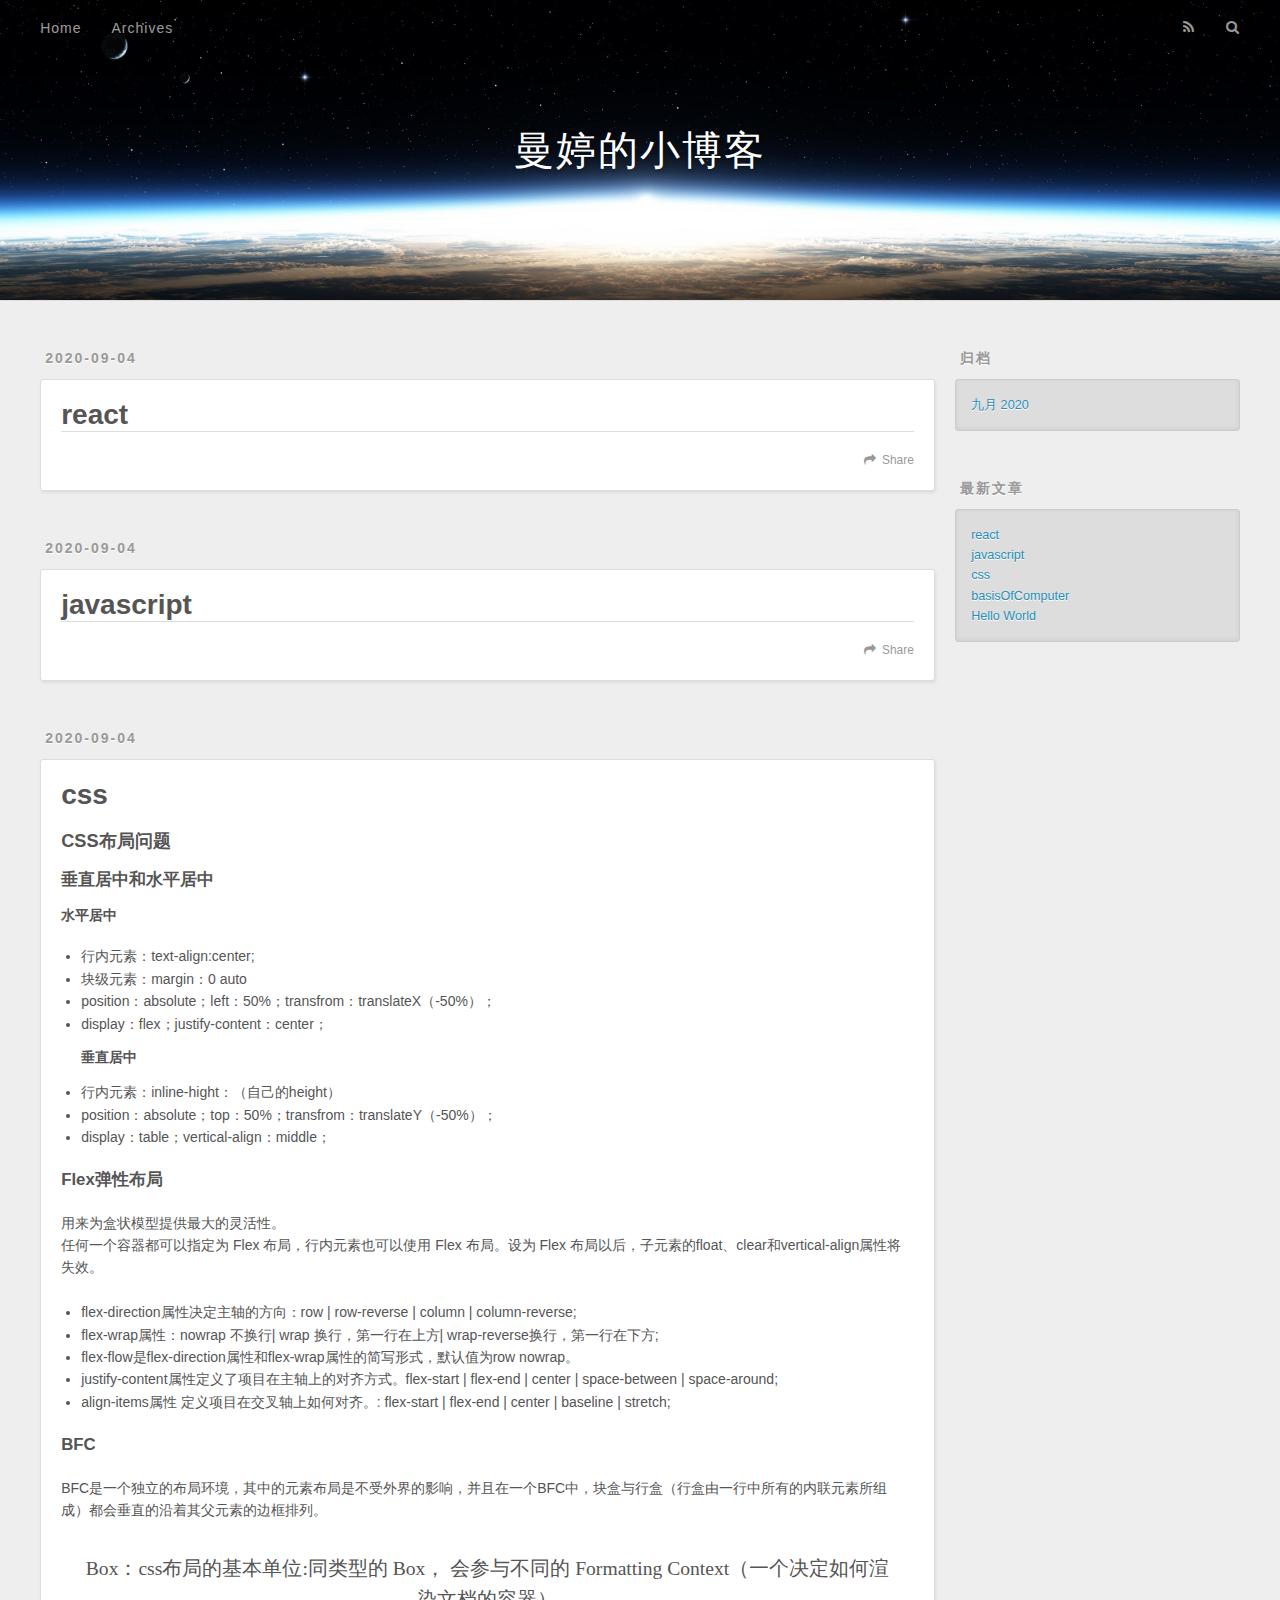
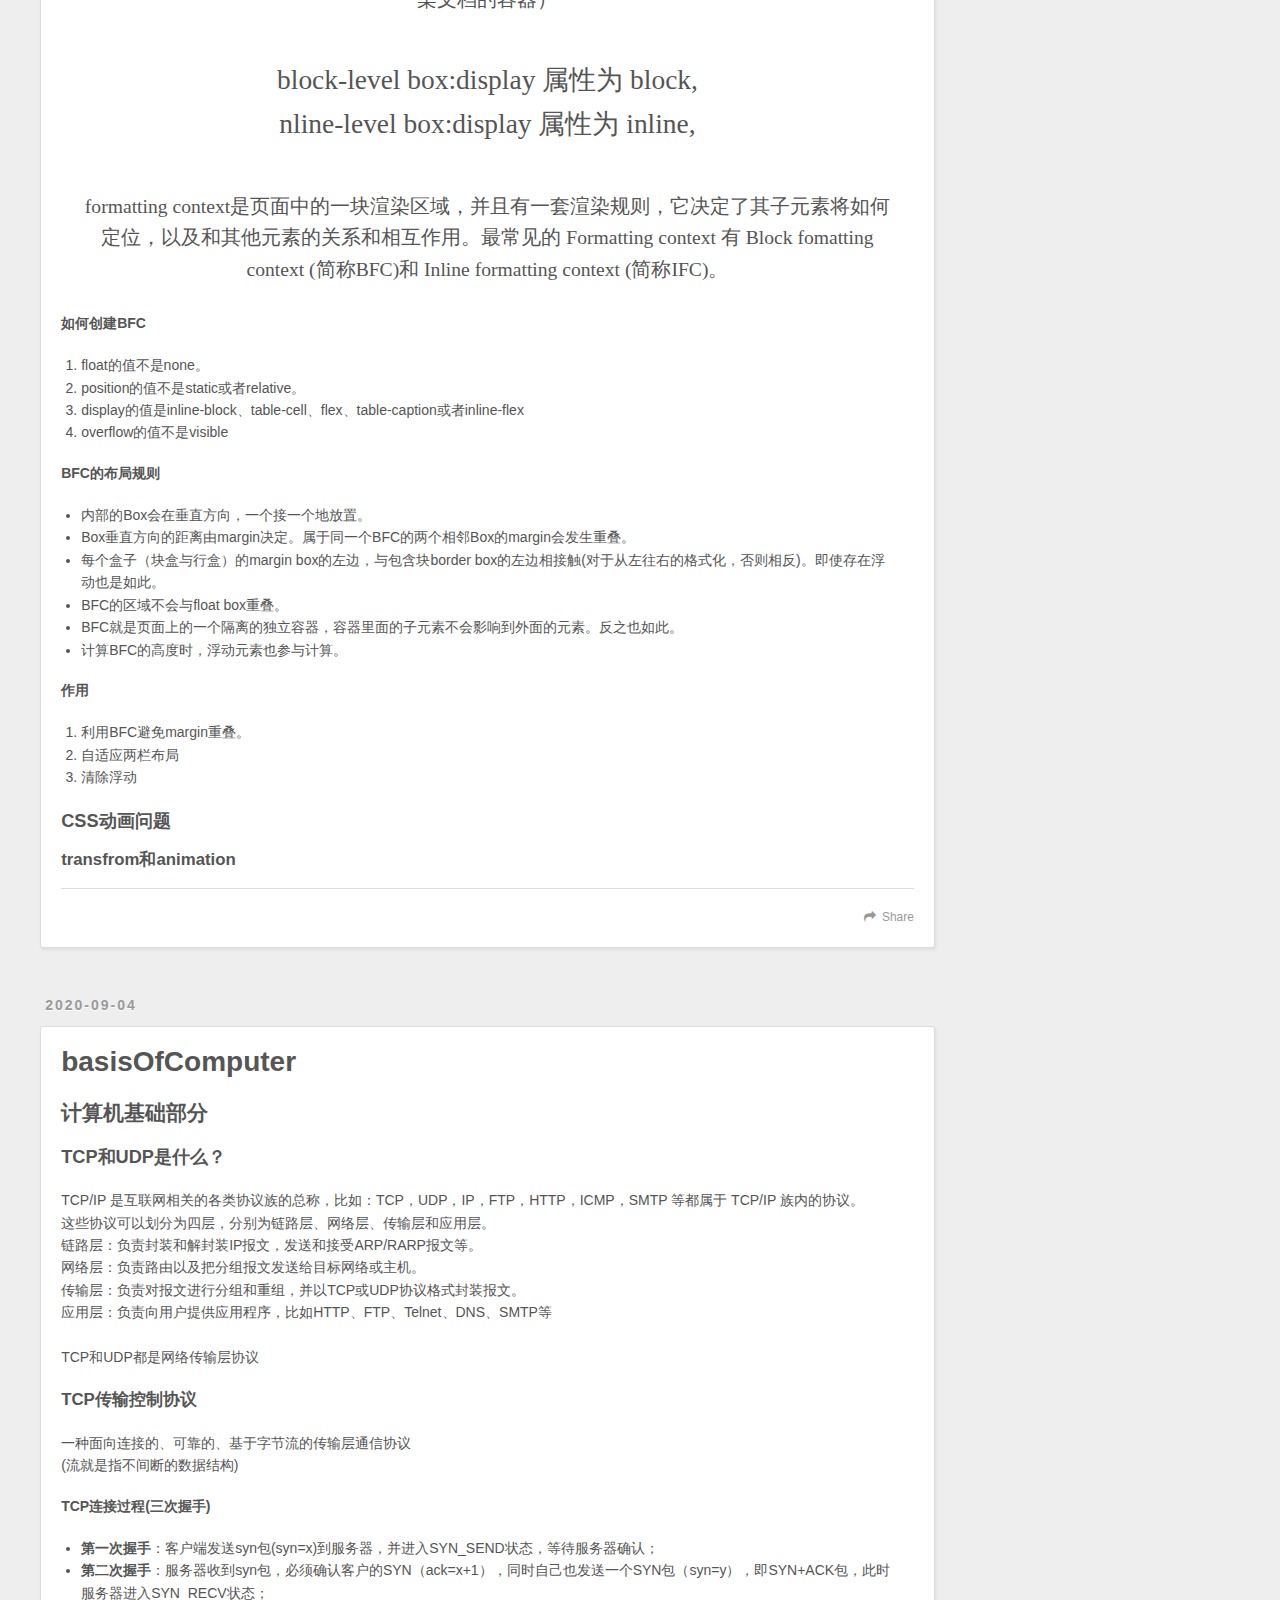
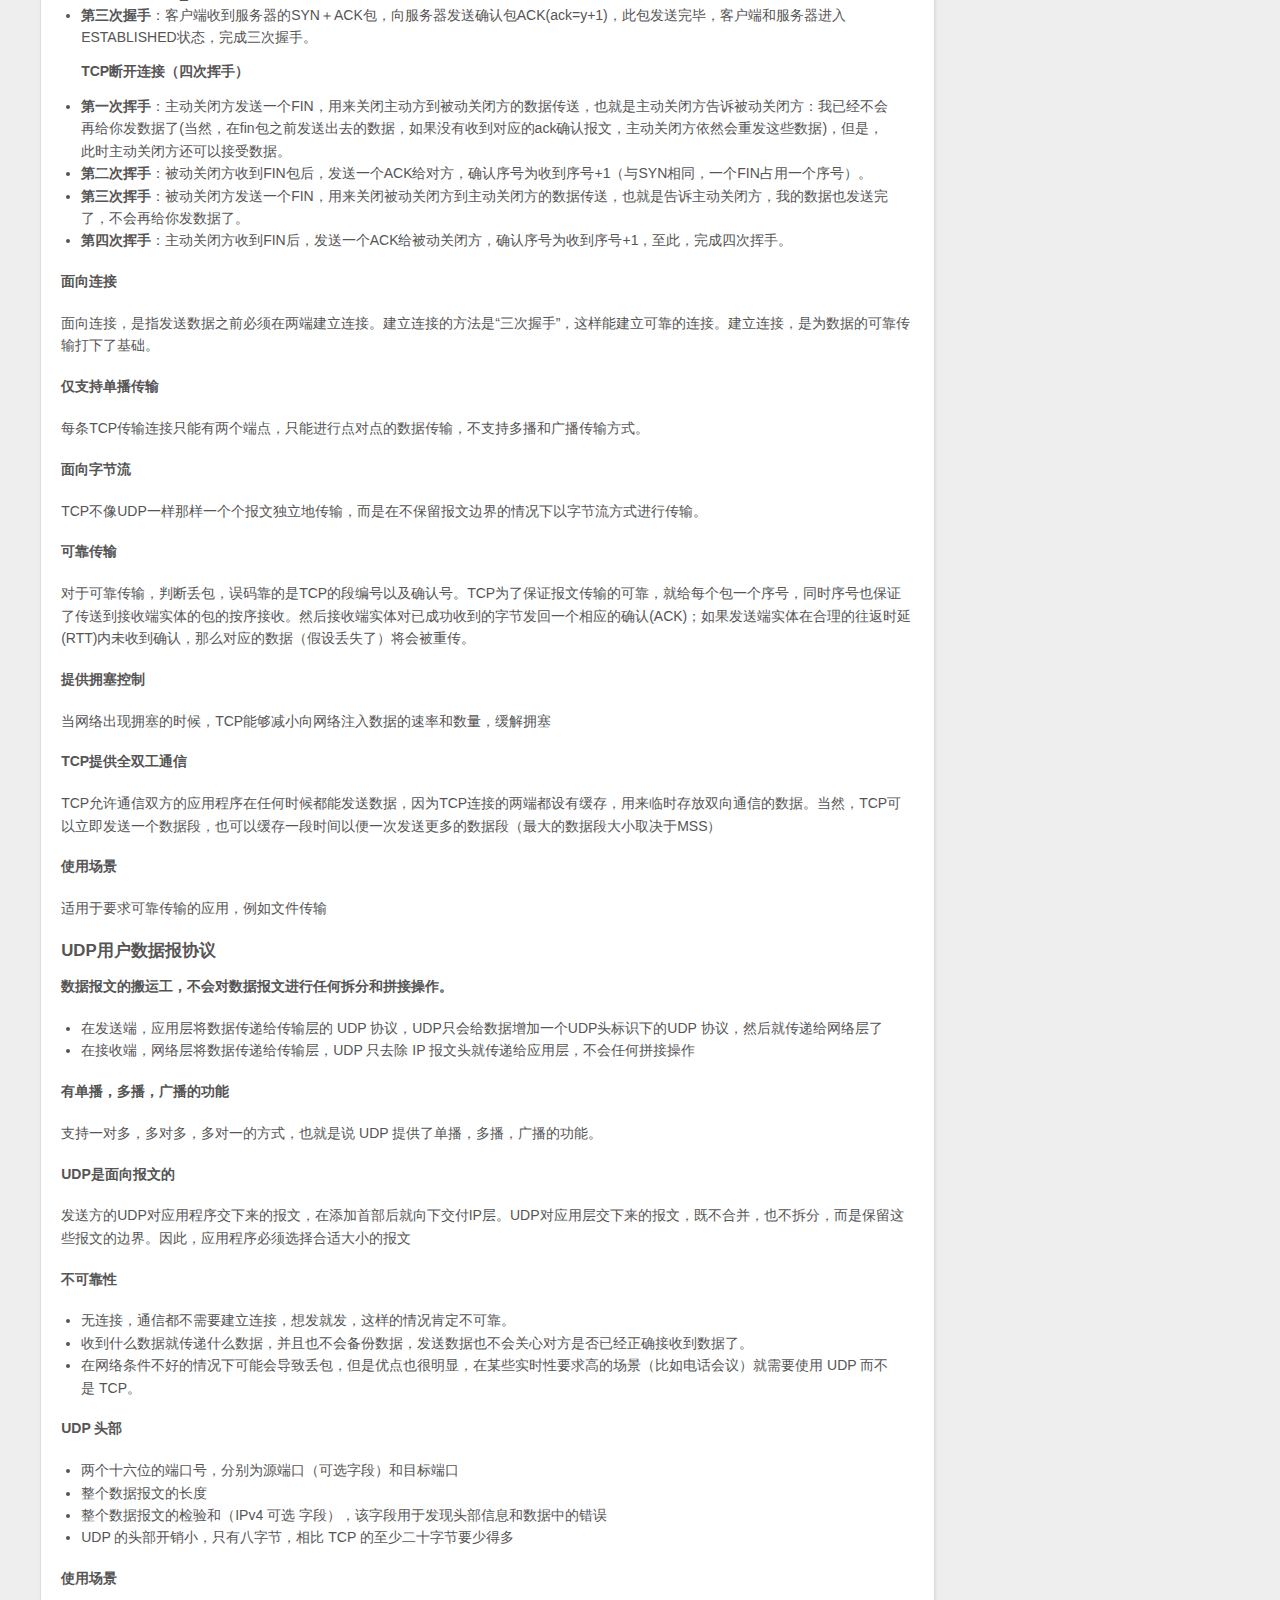
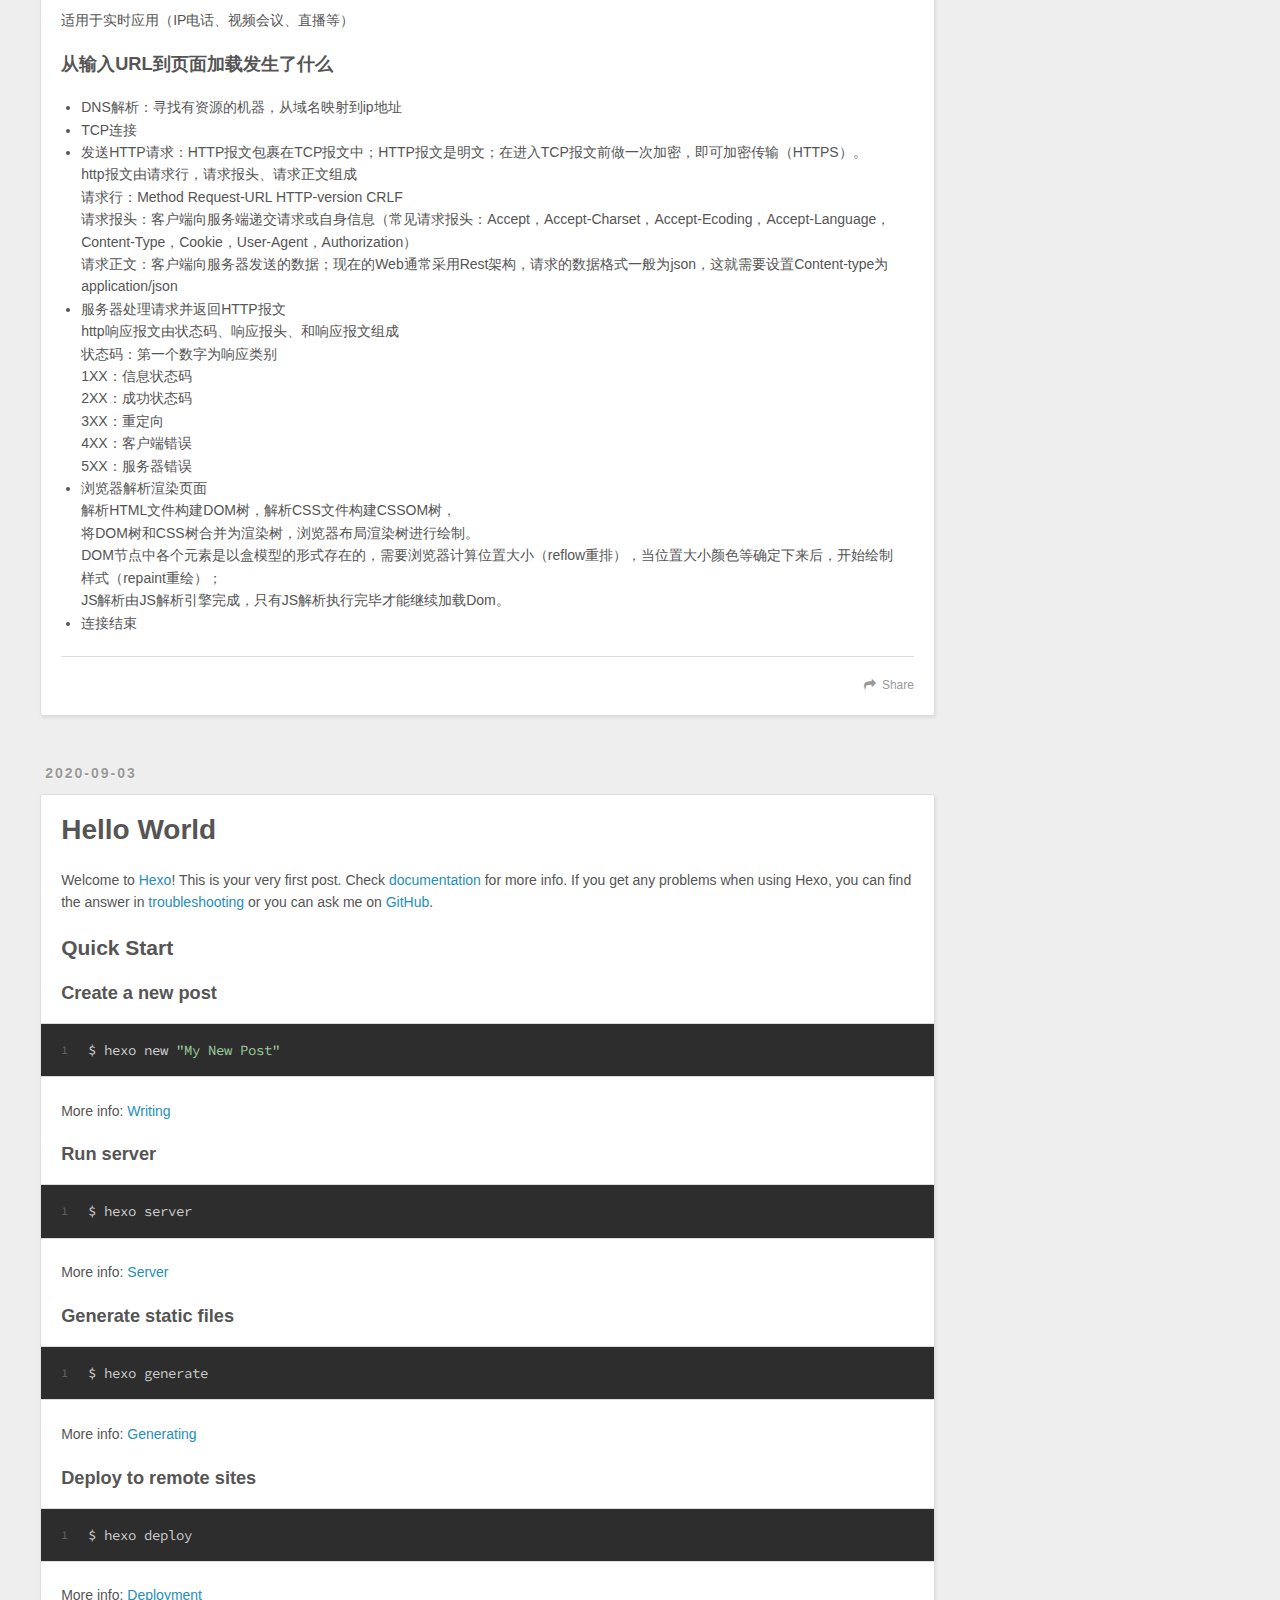
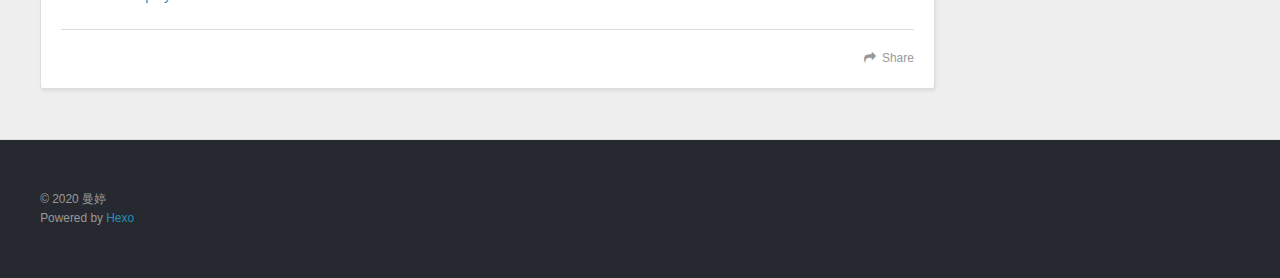
==== index.html @ 45e1b8bb "Site updated: 2020-09-20 10:32:17" ====
<!DOCTYPE html>
<html>
<head>
  <meta charset="utf-8">
  

  
  <title>曼婷的小博客</title>
  <meta name="viewport" content="width=device-width, initial-scale=1, maximum-scale=1">
  <meta property="og:type" content="website">
<meta property="og:title" content="曼婷的小博客">
<meta property="og:url" content="http://example.com/index.html">
<meta property="og:site_name" content="曼婷的小博客">
<meta property="og:locale" content="zh_CN">
<meta property="article:author" content="曼婷">
<meta property="article:tag" content="前端">
<meta name="twitter:card" content="summary">
  
    <link rel="alternate" href="/atom.xml" title="曼婷的小博客" type="application/atom+xml">
  
  
    <link rel="icon" href="/favicon.png">
  
  
    <link href="//fonts.googleapis.com/css?family=Source+Code+Pro" rel="stylesheet" type="text/css">
  
  
<link rel="stylesheet" href="/css/style.css">

<meta name="generator" content="Hexo 5.1.1"></head>

<body>
  <div id="container">
    <div id="wrap">
      <header id="header">
  <div id="banner"></div>
  <div id="header-outer" class="outer">
    <div id="header-title" class="inner">
      <h1 id="logo-wrap">
        <a href="/" id="logo">曼婷的小博客</a>
      </h1>
      
    </div>
    <div id="header-inner" class="inner">
      <nav id="main-nav">
        <a id="main-nav-toggle" class="nav-icon"></a>
        
          <a class="main-nav-link" href="/">Home</a>
        
          <a class="main-nav-link" href="/archives">Archives</a>
        
      </nav>
      <nav id="sub-nav">
        
          <a id="nav-rss-link" class="nav-icon" href="/atom.xml" title="RSS Feed"></a>
        
        <a id="nav-search-btn" class="nav-icon" title="搜索"></a>
      </nav>
      <div id="search-form-wrap">
        <form action="//google.com/search" method="get" accept-charset="UTF-8" class="search-form"><input type="search" name="q" class="search-form-input" placeholder="Search"><button type="submit" class="search-form-submit">&#xF002;</button><input type="hidden" name="sitesearch" value="http://example.com"></form>
      </div>
    </div>
  </div>
</header>
      <div class="outer">
        <section id="main">
  
    <article id="post-react" class="article article-type-post" itemscope itemprop="blogPost">
  <div class="article-meta">
    <a href="/2020/09/04/react/" class="article-date">
  <time datetime="2020-09-04T05:37:14.000Z" itemprop="datePublished">2020-09-04</time>
</a>
    
  </div>
  <div class="article-inner">
    
    
      <header class="article-header">
        
  
    <h1 itemprop="name">
      <a class="article-title" href="/2020/09/04/react/">react</a>
    </h1>
  

      </header>
    
    <div class="article-entry" itemprop="articleBody">
      
        
      
    </div>
    <footer class="article-footer">
      <a data-url="http://example.com/2020/09/04/react/" data-id="ckfahhi1l0003gos00v8p1aj7" class="article-share-link">Share</a>
      
      
    </footer>
  </div>
  
</article>


  
    <article id="post-javascript" class="article article-type-post" itemscope itemprop="blogPost">
  <div class="article-meta">
    <a href="/2020/09/04/javascript/" class="article-date">
  <time datetime="2020-09-04T05:36:49.000Z" itemprop="datePublished">2020-09-04</time>
</a>
    
  </div>
  <div class="article-inner">
    
    
      <header class="article-header">
        
  
    <h1 itemprop="name">
      <a class="article-title" href="/2020/09/04/javascript/">javascript</a>
    </h1>
  

      </header>
    
    <div class="article-entry" itemprop="articleBody">
      
        
      
    </div>
    <footer class="article-footer">
      <a data-url="http://example.com/2020/09/04/javascript/" data-id="ckfahhi1k0002gos05acr30gn" class="article-share-link">Share</a>
      
      
    </footer>
  </div>
  
</article>


  
    <article id="post-css" class="article article-type-post" itemscope itemprop="blogPost">
  <div class="article-meta">
    <a href="/2020/09/04/css/" class="article-date">
  <time datetime="2020-09-04T05:36:07.000Z" itemprop="datePublished">2020-09-04</time>
</a>
    
  </div>
  <div class="article-inner">
    
    
      <header class="article-header">
        
  
    <h1 itemprop="name">
      <a class="article-title" href="/2020/09/04/css/">css</a>
    </h1>
  

      </header>
    
    <div class="article-entry" itemprop="articleBody">
      
        <h3 id="CSS布局问题"><a href="#CSS布局问题" class="headerlink" title="CSS布局问题"></a>CSS布局问题</h3><h4 id="垂直居中和水平居中"><a href="#垂直居中和水平居中" class="headerlink" title="垂直居中和水平居中"></a>垂直居中和水平居中</h4><h5 id="水平居中"><a href="#水平居中" class="headerlink" title="水平居中"></a>水平居中</h5><ul>
<li>行内元素：text-align:center;</li>
<li>块级元素：margin：0 auto</li>
<li>position：absolute；left：50%；transfrom：translateX（-50%）；</li>
<li>display：flex；justify-content：center；<h5 id="垂直居中"><a href="#垂直居中" class="headerlink" title="垂直居中"></a>垂直居中</h5></li>
<li>行内元素：inline-hight：（自己的height）</li>
<li>position：absolute；top：50%；transfrom：translateY（-50%）；</li>
<li>display：table；vertical-align：middle；</li>
</ul>
<h4 id="Flex弹性布局"><a href="#Flex弹性布局" class="headerlink" title="Flex弹性布局"></a>Flex弹性布局</h4><p>用来为盒状模型提供最大的灵活性。<br>任何一个容器都可以指定为 Flex 布局，行内元素也可以使用 Flex 布局。设为 Flex 布局以后，子元素的float、clear和vertical-align属性将失效。</p>
<ul>
<li>flex-direction属性决定主轴的方向：row | row-reverse | column | column-reverse;</li>
<li>flex-wrap属性：nowrap 不换行| wrap 换行，第一行在上方| wrap-reverse换行，第一行在下方;</li>
<li>flex-flow是flex-direction属性和flex-wrap属性的简写形式，默认值为row nowrap。</li>
<li>justify-content属性定义了项目在主轴上的对齐方式。flex-start | flex-end | center | space-between | space-around;</li>
<li>align-items属性 定义项目在交叉轴上如何对齐。: flex-start | flex-end | center | baseline | stretch;</li>
</ul>
<h4 id="BFC"><a href="#BFC" class="headerlink" title="BFC"></a>BFC</h4><p>BFC是一个独立的布局环境，其中的元素布局是不受外界的影响，并且在一个BFC中，块盒与行盒（行盒由一行中所有的内联元素所组成）都会垂直的沿着其父元素的边框排列。</p>
<blockquote>
<p>Box：css布局的基本单位:同类型的 Box， 会参与不同的 Formatting Context（一个决定如何渲染文档的容器）</p>
<blockquote>
<p>block-level box:display 属性为 block,<br>nline-level box:display 属性为 inline,</p>
</blockquote>
</blockquote>
<blockquote>
<p>formatting context是页面中的一块渲染区域，并且有一套渲染规则，它决定了其子元素将如何定位，以及和其他元素的关系和相互作用。最常见的 Formatting context 有 Block fomatting context (简称BFC)和 Inline formatting context (简称IFC)。</p>
</blockquote>
<h5 id="如何创建BFC"><a href="#如何创建BFC" class="headerlink" title="如何创建BFC"></a>如何创建BFC</h5><ol>
<li>float的值不是none。</li>
<li>position的值不是static或者relative。</li>
<li>display的值是inline-block、table-cell、flex、table-caption或者inline-flex</li>
<li>overflow的值不是visible</li>
</ol>
<h5 id="BFC的布局规则"><a href="#BFC的布局规则" class="headerlink" title="BFC的布局规则"></a>BFC的布局规则</h5><ul>
<li>内部的Box会在垂直方向，一个接一个地放置。</li>
<li>Box垂直方向的距离由margin决定。属于同一个BFC的两个相邻Box的margin会发生重叠。</li>
<li>每个盒子（块盒与行盒）的margin box的左边，与包含块border box的左边相接触(对于从左往右的格式化，否则相反)。即使存在浮动也是如此。</li>
<li>BFC的区域不会与float box重叠。</li>
<li>BFC就是页面上的一个隔离的独立容器，容器里面的子元素不会影响到外面的元素。反之也如此。</li>
<li>计算BFC的高度时，浮动元素也参与计算。</li>
</ul>
<h5 id="作用"><a href="#作用" class="headerlink" title="作用"></a>作用</h5><ol>
<li>利用BFC避免margin重叠。</li>
<li>自适应两栏布局</li>
<li>清除浮动</li>
</ol>
<h3 id="CSS动画问题"><a href="#CSS动画问题" class="headerlink" title="CSS动画问题"></a>CSS动画问题</h3><h4 id="transfrom和animation"><a href="#transfrom和animation" class="headerlink" title="transfrom和animation"></a>transfrom和animation</h4>
      
    </div>
    <footer class="article-footer">
      <a data-url="http://example.com/2020/09/04/css/" data-id="ckfahhi1a0000gos006666w9q" class="article-share-link">Share</a>
      
      
    </footer>
  </div>
  
</article>


  
    <article id="post-basisOfComputer" class="article article-type-post" itemscope itemprop="blogPost">
  <div class="article-meta">
    <a href="/2020/09/04/basisOfComputer/" class="article-date">
  <time datetime="2020-09-04T05:34:47.000Z" itemprop="datePublished">2020-09-04</time>
</a>
    
  </div>
  <div class="article-inner">
    
    
      <header class="article-header">
        
  
    <h1 itemprop="name">
      <a class="article-title" href="/2020/09/04/basisOfComputer/">basisOfComputer</a>
    </h1>
  

      </header>
    
    <div class="article-entry" itemprop="articleBody">
      
        <h2 id="计算机基础部分"><a href="#计算机基础部分" class="headerlink" title="计算机基础部分"></a>计算机基础部分</h2><h3 id="TCP和UDP是什么？"><a href="#TCP和UDP是什么？" class="headerlink" title="TCP和UDP是什么？"></a>TCP和UDP是什么？</h3><p>TCP/IP 是互联网相关的各类协议族的总称，比如：TCP，UDP，IP，FTP，HTTP，ICMP，SMTP 等都属于 TCP/IP 族内的协议。<br>这些协议可以划分为四层，分别为链路层、网络层、传输层和应用层。<br>链路层：负责封装和解封装IP报文，发送和接受ARP/RARP报文等。<br>网络层：负责路由以及把分组报文发送给目标网络或主机。<br>传输层：负责对报文进行分组和重组，并以TCP或UDP协议格式封装报文。<br>应用层：负责向用户提供应用程序，比如HTTP、FTP、Telnet、DNS、SMTP等</p>
<p>TCP和UDP都是网络传输层协议</p>
<h4 id="TCP传输控制协议"><a href="#TCP传输控制协议" class="headerlink" title="TCP传输控制协议"></a>TCP传输控制协议</h4><p>一种面向连接的、可靠的、基于字节流的传输层通信协议<br>(流就是指不间断的数据结构)</p>
<h5 id="TCP连接过程-三次握手"><a href="#TCP连接过程-三次握手" class="headerlink" title="TCP连接过程(三次握手)"></a>TCP连接过程(三次握手)</h5><ul>
<li><strong>第一次握手</strong>：客户端发送syn包(syn=x)到服务器，并进入SYN_SEND状态，等待服务器确认；</li>
<li><strong>第二次握手</strong>：服务器收到syn包，必须确认客户的SYN（ack=x+1），同时自己也发送一个SYN包（syn=y），即SYN+ACK包，此时服务器进入SYN_RECV状态；</li>
<li><strong>第三次握手</strong>：客户端收到服务器的SYN＋ACK包，向服务器发送确认包ACK(ack=y+1)，此包发送完毕，客户端和服务器进入ESTABLISHED状态，完成三次握手。<h5 id="TCP断开连接（四次挥手）"><a href="#TCP断开连接（四次挥手）" class="headerlink" title="TCP断开连接（四次挥手）"></a>TCP断开连接（四次挥手）</h5></li>
<li><strong>第一次挥手</strong>：主动关闭方发送一个FIN，用来关闭主动方到被动关闭方的数据传送，也就是主动关闭方告诉被动关闭方：我已经不会再给你发数据了(当然，在fin包之前发送出去的数据，如果没有收到对应的ack确认报文，主动关闭方依然会重发这些数据)，但是，此时主动关闭方还可以接受数据。</li>
<li><strong>第二次挥手</strong>：被动关闭方收到FIN包后，发送一个ACK给对方，确认序号为收到序号+1（与SYN相同，一个FIN占用一个序号）。</li>
<li><strong>第三次挥手</strong>：被动关闭方发送一个FIN，用来关闭被动关闭方到主动关闭方的数据传送，也就是告诉主动关闭方，我的数据也发送完了，不会再给你发数据了。</li>
<li><strong>第四次挥手</strong>：主动关闭方收到FIN后，发送一个ACK给被动关闭方，确认序号为收到序号+1，至此，完成四次挥手。</li>
</ul>
<h5 id="面向连接"><a href="#面向连接" class="headerlink" title="面向连接"></a>面向连接</h5><p>面向连接，是指发送数据之前必须在两端建立连接。建立连接的方法是“三次握手”，这样能建立可靠的连接。建立连接，是为数据的可靠传输打下了基础。</p>
<h5 id="仅支持单播传输"><a href="#仅支持单播传输" class="headerlink" title="仅支持单播传输"></a>仅支持单播传输</h5><p>每条TCP传输连接只能有两个端点，只能进行点对点的数据传输，不支持多播和广播传输方式。</p>
<h5 id="面向字节流"><a href="#面向字节流" class="headerlink" title="面向字节流"></a>面向字节流</h5><p>TCP不像UDP一样那样一个个报文独立地传输，而是在不保留报文边界的情况下以字节流方式进行传输。</p>
<h5 id="可靠传输"><a href="#可靠传输" class="headerlink" title="可靠传输"></a>可靠传输</h5><p>对于可靠传输，判断丢包，误码靠的是TCP的段编号以及确认号。TCP为了保证报文传输的可靠，就给每个包一个序号，同时序号也保证了传送到接收端实体的包的按序接收。然后接收端实体对已成功收到的字节发回一个相应的确认(ACK)；如果发送端实体在合理的往返时延(RTT)内未收到确认，那么对应的数据（假设丢失了）将会被重传。</p>
<h5 id="提供拥塞控制"><a href="#提供拥塞控制" class="headerlink" title="提供拥塞控制"></a>提供拥塞控制</h5><p>当网络出现拥塞的时候，TCP能够减小向网络注入数据的速率和数量，缓解拥塞</p>
<h5 id="TCP提供全双工通信"><a href="#TCP提供全双工通信" class="headerlink" title="TCP提供全双工通信"></a>TCP提供全双工通信</h5><p>TCP允许通信双方的应用程序在任何时候都能发送数据，因为TCP连接的两端都设有缓存，用来临时存放双向通信的数据。当然，TCP可以立即发送一个数据段，也可以缓存一段时间以便一次发送更多的数据段（最大的数据段大小取决于MSS）</p>
<h5 id="使用场景"><a href="#使用场景" class="headerlink" title="使用场景"></a>使用场景</h5><p>适用于要求可靠传输的应用，例如文件传输</p>
<h4 id="UDP用户数据报协议"><a href="#UDP用户数据报协议" class="headerlink" title="UDP用户数据报协议"></a>UDP用户数据报协议</h4><h5 id="数据报文的搬运工，不会对数据报文进行任何拆分和拼接操作。"><a href="#数据报文的搬运工，不会对数据报文进行任何拆分和拼接操作。" class="headerlink" title="数据报文的搬运工，不会对数据报文进行任何拆分和拼接操作。"></a>数据报文的搬运工，不会对数据报文进行任何拆分和拼接操作。</h5><ul>
<li>在发送端，应用层将数据传递给传输层的 UDP 协议，UDP只会给数据增加一个UDP头标识下的UDP 协议，然后就传递给网络层了</li>
<li>在接收端，网络层将数据传递给传输层，UDP 只去除 IP 报文头就传递给应用层，不会任何拼接操作</li>
</ul>
<h5 id="有单播，多播，广播的功能"><a href="#有单播，多播，广播的功能" class="headerlink" title="有单播，多播，广播的功能"></a>有单播，多播，广播的功能</h5><p>支持一对多，多对多，多对一的方式，也就是说 UDP 提供了单播，多播，广播的功能。</p>
<h5 id="UDP是面向报文的"><a href="#UDP是面向报文的" class="headerlink" title="UDP是面向报文的"></a>UDP是面向报文的</h5><p>发送方的UDP对应用程序交下来的报文，在添加首部后就向下交付IP层。UDP对应用层交下来的报文，既不合并，也不拆分，而是保留这些报文的边界。因此，应用程序必须选择合适大小的报文</p>
<h5 id="不可靠性"><a href="#不可靠性" class="headerlink" title="不可靠性"></a>不可靠性</h5><ul>
<li>无连接，通信都不需要建立连接，想发就发，这样的情况肯定不可靠。</li>
<li>收到什么数据就传递什么数据，并且也不会备份数据，发送数据也不会关心对方是否已经正确接收到数据了。</li>
<li>在网络条件不好的情况下可能会导致丢包，但是优点也很明显，在某些实时性要求高的场景（比如电话会议）就需要使用 UDP 而不是 TCP。</li>
</ul>
<h5 id="UDP-头部"><a href="#UDP-头部" class="headerlink" title="UDP 头部"></a>UDP 头部</h5><ul>
<li>两个十六位的端口号，分别为源端口（可选字段）和目标端口</li>
<li>整个数据报文的长度</li>
<li>整个数据报文的检验和（IPv4 可选 字段），该字段用于发现头部信息和数据中的错误</li>
<li>UDP 的头部开销小，只有八字节，相比 TCP 的至少二十字节要少得多</li>
</ul>
<h5 id="使用场景-1"><a href="#使用场景-1" class="headerlink" title="使用场景"></a>使用场景</h5><p>适用于实时应用（IP电话、视频会议、直播等）</p>
<h3 id="从输入URL到页面加载发生了什么"><a href="#从输入URL到页面加载发生了什么" class="headerlink" title="从输入URL到页面加载发生了什么"></a>从输入URL到页面加载发生了什么</h3><ul>
<li>DNS解析：寻找有资源的机器，从域名映射到ip地址</li>
<li>TCP连接</li>
<li>发送HTTP请求：HTTP报文包裹在TCP报文中；HTTP报文是明文；在进入TCP报文前做一次加密，即可加密传输（HTTPS）。<br>http报文由请求行，请求报头、请求正文组成<br>请求行：Method Request-URL HTTP-version CRLF<br>请求报头：客户端向服务端递交请求或自身信息（常见请求报头：Accept，Accept-Charset，Accept-Ecoding，Accept-Language，Content-Type，Cookie，User-Agent，Authorization）<br>请求正文：客户端向服务器发送的数据；现在的Web通常采用Rest架构，请求的数据格式一般为json，这就需要设置Content-type为application/json</li>
<li>服务器处理请求并返回HTTP报文<br>http响应报文由状态码、响应报头、和响应报文组成<br>状态码：第一个数字为响应类别<br>1XX：信息状态码<br>2XX：成功状态码<br>3XX：重定向<br>4XX：客户端错误<br>5XX：服务器错误</li>
<li>浏览器解析渲染页面<br>解析HTML文件构建DOM树，解析CSS文件构建CSSOM树，<br>将DOM树和CSS树合并为渲染树，浏览器布局渲染树进行绘制。<br>DOM节点中各个元素是以盒模型的形式存在的，需要浏览器计算位置大小（reflow重排），当位置大小颜色等确定下来后，开始绘制样式（repaint重绘）；<br>JS解析由JS解析引擎完成，只有JS解析执行完毕才能继续加载Dom。</li>
<li>连接结束</li>
</ul>

      
    </div>
    <footer class="article-footer">
      <a data-url="http://example.com/2020/09/04/basisOfComputer/" data-id="ckfahhi1j0001gos0890l2y9n" class="article-share-link">Share</a>
      
      
    </footer>
  </div>
  
</article>


  
    <article id="post-hello-world" class="article article-type-post" itemscope itemprop="blogPost">
  <div class="article-meta">
    <a href="/2020/09/03/hello-world/" class="article-date">
  <time datetime="2020-09-02T16:04:32.626Z" itemprop="datePublished">2020-09-03</time>
</a>
    
  </div>
  <div class="article-inner">
    
    
      <header class="article-header">
        
  
    <h1 itemprop="name">
      <a class="article-title" href="/2020/09/03/hello-world/">Hello World</a>
    </h1>
  

      </header>
    
    <div class="article-entry" itemprop="articleBody">
      
        <p>Welcome to <a target="_blank" rel="noopener" href="https://hexo.io/">Hexo</a>! This is your very first post. Check <a target="_blank" rel="noopener" href="https://hexo.io/docs/">documentation</a> for more info. If you get any problems when using Hexo, you can find the answer in <a target="_blank" rel="noopener" href="https://hexo.io/docs/troubleshooting.html">troubleshooting</a> or you can ask me on <a target="_blank" rel="noopener" href="https://github.com/hexojs/hexo/issues">GitHub</a>.</p>
<h2 id="Quick-Start"><a href="#Quick-Start" class="headerlink" title="Quick Start"></a>Quick Start</h2><h3 id="Create-a-new-post"><a href="#Create-a-new-post" class="headerlink" title="Create a new post"></a>Create a new post</h3><figure class="highlight bash"><table><tr><td class="gutter"><pre><span class="line">1</span><br></pre></td><td class="code"><pre><span class="line">$ hexo new <span class="string">&quot;My New Post&quot;</span></span><br></pre></td></tr></table></figure>

<p>More info: <a target="_blank" rel="noopener" href="https://hexo.io/docs/writing.html">Writing</a></p>
<h3 id="Run-server"><a href="#Run-server" class="headerlink" title="Run server"></a>Run server</h3><figure class="highlight bash"><table><tr><td class="gutter"><pre><span class="line">1</span><br></pre></td><td class="code"><pre><span class="line">$ hexo server</span><br></pre></td></tr></table></figure>

<p>More info: <a target="_blank" rel="noopener" href="https://hexo.io/docs/server.html">Server</a></p>
<h3 id="Generate-static-files"><a href="#Generate-static-files" class="headerlink" title="Generate static files"></a>Generate static files</h3><figure class="highlight bash"><table><tr><td class="gutter"><pre><span class="line">1</span><br></pre></td><td class="code"><pre><span class="line">$ hexo generate</span><br></pre></td></tr></table></figure>

<p>More info: <a target="_blank" rel="noopener" href="https://hexo.io/docs/generating.html">Generating</a></p>
<h3 id="Deploy-to-remote-sites"><a href="#Deploy-to-remote-sites" class="headerlink" title="Deploy to remote sites"></a>Deploy to remote sites</h3><figure class="highlight bash"><table><tr><td class="gutter"><pre><span class="line">1</span><br></pre></td><td class="code"><pre><span class="line">$ hexo deploy</span><br></pre></td></tr></table></figure>

<p>More info: <a target="_blank" rel="noopener" href="https://hexo.io/docs/one-command-deployment.html">Deployment</a></p>

      
    </div>
    <footer class="article-footer">
      <a data-url="http://example.com/2020/09/03/hello-world/" data-id="ckfahhi1m0004gos0d06e6wjp" class="article-share-link">Share</a>
      
      
    </footer>
  </div>
  
</article>


  


</section>
        
          <aside id="sidebar">
  
    

  
    

  
    
  
    
  <div class="widget-wrap">
    <h3 class="widget-title">归档</h3>
    <div class="widget">
      <ul class="archive-list"><li class="archive-list-item"><a class="archive-list-link" href="/archives/2020/09/">九月 2020</a></li></ul>
    </div>
  </div>


  
    
  <div class="widget-wrap">
    <h3 class="widget-title">最新文章</h3>
    <div class="widget">
      <ul>
        
          <li>
            <a href="/2020/09/04/react/">react</a>
          </li>
        
          <li>
            <a href="/2020/09/04/javascript/">javascript</a>
          </li>
        
          <li>
            <a href="/2020/09/04/css/">css</a>
          </li>
        
          <li>
            <a href="/2020/09/04/basisOfComputer/">basisOfComputer</a>
          </li>
        
          <li>
            <a href="/2020/09/03/hello-world/">Hello World</a>
          </li>
        
      </ul>
    </div>
  </div>

  
</aside>
        
      </div>
      <footer id="footer">
  
  <div class="outer">
    <div id="footer-info" class="inner">
      &copy; 2020 曼婷<br>
      Powered by <a href="http://hexo.io/" target="_blank">Hexo</a>
    </div>
  </div>
</footer>
    </div>
    <nav id="mobile-nav">
  
    <a href="/" class="mobile-nav-link">Home</a>
  
    <a href="/archives" class="mobile-nav-link">Archives</a>
  
</nav>
    

<script src="//ajax.googleapis.com/ajax/libs/jquery/2.0.3/jquery.min.js"></script>


  
<link rel="stylesheet" href="/fancybox/jquery.fancybox.css">

  
<script src="/fancybox/jquery.fancybox.pack.js"></script>




<script src="/js/script.js"></script>




  </div>
</body>
</html>
---- css/style.css ----
body {
  width: 100%;
}
body:before,
body:after {
  content: "";
  display: table;
}
body:after {
  clear: both;
}
html,
body,
div,
span,
applet,
object,
iframe,
h1,
h2,
h3,
h4,
h5,
h6,
p,
blockquote,
pre,
a,
abbr,
acronym,
address,
big,
cite,
code,
del,
dfn,
em,
img,
ins,
kbd,
q,
s,
samp,
small,
strike,
strong,
sub,
sup,
tt,
var,
dl,
dt,
dd,
ol,
ul,
li,
fieldset,
form,
label,
legend,
table,
caption,
tbody,
tfoot,
thead,
tr,
th,
td {
  margin: 0;
  padding: 0;
  border: 0;
  outline: 0;
  font-weight: inherit;
  font-style: inherit;
  font-family: inherit;
  font-size: 100%;
  vertical-align: baseline;
}
body {
  line-height: 1;
  color: #000;
  background: #fff;
}
ol,
ul {
  list-style: none;
}
table {
  border-collapse: separate;
  border-spacing: 0;
  vertical-align: middle;
}
caption,
th,
td {
  text-align: left;
  font-weight: normal;
  vertical-align: middle;
}
a img {
  border: none;
}
input,
button {
  margin: 0;
  padding: 0;
}
input::-moz-focus-inner,
button::-moz-focus-inner {
  border: 0;
  padding: 0;
}
@font-face {
  font-family: FontAwesome;
  font-style: normal;
  font-weight: normal;
  src: url("fonts/fontawesome-webfont.eot?v=#4.0.3");
  src: url("fonts/fontawesome-webfont.eot?#iefix&v=#4.0.3") format("embedded-opentype"), url("fonts/fontawesome-webfont.woff?v=#4.0.3") format("woff"), url("fonts/fontawesome-webfont.ttf?v=#4.0.3") format("truetype"), url("fonts/fontawesome-webfont.svg#fontawesomeregular?v=#4.0.3") format("svg");
}
html,
body,
#container {
  height: 100%;
}
body {
  background: #eee;
  font: 14px -apple-system, BlinkMacSystemFont, "Segoe UI", "Roboto", "Oxygen", "Ubuntu", "Cantarell", "Fira Sans", "Droid Sans", "Helvetica Neue", sans-serif;
  -webkit-text-size-adjust: 100%;
}
.outer {
  max-width: 1220px;
  margin: 0 auto;
  padding: 0 20px;
}
.outer:before,
.outer:after {
  content: "";
  display: table;
}
.outer:after {
  clear: both;
}
.inner {
  display: inline;
  float: left;
  width: 98.33333333333333%;
  margin: 0 0.833333333333333%;
}
.left,
.alignleft {
  float: left;
}
.right,
.alignright {
  float: right;
}
.clear {
  clear: both;
}
#container {
  position: relative;
}
.mobile-nav-on {
  overflow: hidden;
}
#wrap {
  height: 100%;
  width: 100%;
  position: absolute;
  top: 0;
  left: 0;
  -webkit-transition: 0.2s ease-out;
  -moz-transition: 0.2s ease-out;
  -ms-transition: 0.2s ease-out;
  transition: 0.2s ease-out;
  z-index: 1;
  background: #eee;
}
.mobile-nav-on #wrap {
  left: 280px;
}
@media screen and (min-width: 768px) {
  #main {
    display: inline;
    float: left;
    width: 73.33333333333333%;
    margin: 0 0.833333333333333%;
  }
}
.article-date,
.article-category-link,
.archive-year,
.widget-title {
  text-decoration: none;
  text-transform: uppercase;
  letter-spacing: 2px;
  color: #999;
  margin-bottom: 1em;
  margin-left: 5px;
  line-height: 1em;
  text-shadow: 0 1px #fff;
  font-weight: bold;
}
.article-inner,
.archive-article-inner {
  background: #fff;
  -webkit-box-shadow: 1px 2px 3px #ddd;
  box-shadow: 1px 2px 3px #ddd;
  border: 1px solid #ddd;
  border-radius: 3px;
}
.article-entry h1,
.widget h1 {
  font-size: 2em;
}
.article-entry h2,
.widget h2 {
  font-size: 1.5em;
}
.article-entry h3,
.widget h3 {
  font-size: 1.3em;
}
.article-entry h4,
.widget h4 {
  font-size: 1.2em;
}
.article-entry h5,
.widget h5 {
  font-size: 1em;
}
.article-entry h6,
.widget h6 {
  font-size: 1em;
  color: #999;
}
.article-entry hr,
.widget hr {
  border: 1px dashed #ddd;
}
.article-entry strong,
.widget strong {
  font-weight: bold;
}
.article-entry em,
.widget em,
.article-entry cite,
.widget cite {
  font-style: italic;
}
.article-entry sup,
.widget sup,
.article-entry sub,
.widget sub {
  font-size: 0.75em;
  line-height: 0;
  position: relative;
  vertical-align: baseline;
}
.article-entry sup,
.widget sup {
  top: -0.5em;
}
.article-entry sub,
.widget sub {
  bottom: -0.2em;
}
.article-entry small,
.widget small {
  font-size: 0.85em;
}
.article-entry acronym,
.widget acronym,
.article-entry abbr,
.widget abbr {
  border-bottom: 1px dotted;
}
.article-entry ul,
.widget ul,
.article-entry ol,
.widget ol,
.article-entry dl,
.widget dl {
  margin: 0 20px;
  line-height: 1.6em;
}
.article-entry ul ul,
.widget ul ul,
.article-entry ol ul,
.widget ol ul,
.article-entry ul ol,
.widget ul ol,
.article-entry ol ol,
.widget ol ol {
  margin-top: 0;
  margin-bottom: 0;
}
.article-entry ul,
.widget ul {
  list-style: disc;
}
.article-entry ol,
.widget ol {
  list-style: decimal;
}
.article-entry dt,
.widget dt {
  font-weight: bold;
}
#header {
  height: 300px;
  position: relative;
  border-bottom: 1px solid #ddd;
}
#header:before,
#header:after {
  content: "";
  position: absolute;
  left: 0;
  right: 0;
  height: 40px;
}
#header:before {
  top: 0;
  background: -webkit-linear-gradient(rgba(0,0,0,0.2), transparent);
  background: -moz-linear-gradient(rgba(0,0,0,0.2), transparent);
  background: -ms-linear-gradient(rgba(0,0,0,0.2), transparent);
  background: linear-gradient(rgba(0,0,0,0.2), transparent);
}
#header:after {
  bottom: 0;
  background: -webkit-linear-gradient(transparent, rgba(0,0,0,0.2));
  background: -moz-linear-gradient(transparent, rgba(0,0,0,0.2));
  background: -ms-linear-gradient(transparent, rgba(0,0,0,0.2));
  background: linear-gradient(transparent, rgba(0,0,0,0.2));
}
#header-outer {
  height: 100%;
  position: relative;
}
#header-inner {
  position: relative;
  overflow: hidden;
}
#banner {
  position: absolute;
  top: 0;
  left: 0;
  width: 100%;
  height: 100%;
  background: url("images/banner.jpg") center #000;
  -webkit-background-size: cover;
  -moz-background-size: cover;
  background-size: cover;
  z-index: -1;
}
#header-title {
  text-align: center;
  height: 40px;
  position: absolute;
  top: 50%;
  left: 0;
  margin-top: -20px;
}
#logo,
#subtitle {
  text-decoration: none;
  color: #fff;
  font-weight: 300;
  text-shadow: 0 1px 4px rgba(0,0,0,0.3);
}
#logo {
  font-size: 40px;
  line-height: 40px;
  letter-spacing: 2px;
}
#subtitle {
  font-size: 16px;
  line-height: 16px;
  letter-spacing: 1px;
}
#subtitle-wrap {
  margin-top: 16px;
}
#main-nav {
  float: left;
  margin-left: -15px;
}
.nav-icon,
.main-nav-link {
  float: left;
  color: #fff;
  opacity: 0.6;
  text-decoration: none;
  text-shadow: 0 1px rgba(0,0,0,0.2);
  -webkit-transition: opacity 0.2s;
  -moz-transition: opacity 0.2s;
  -ms-transition: opacity 0.2s;
  transition: opacity 0.2s;
  display: block;
  padding: 20px 15px;
}
.nav-icon:hover,
.main-nav-link:hover {
  opacity: 1;
}
.nav-icon {
  font-family: FontAwesome;
  text-align: center;
  font-size: 14px;
  width: 14px;
  height: 14px;
  padding: 20px 15px;
  position: relative;
  cursor: pointer;
}
.main-nav-link {
  font-weight: 300;
  letter-spacing: 1px;
}
@media screen and (max-width: 479px) {
  .main-nav-link {
    display: none;
  }
}
#main-nav-toggle {
  display: none;
}
#main-nav-toggle:before {
  content: "\f0c9";
}
@media screen and (max-width: 479px) {
  #main-nav-toggle {
    display: block;
  }
}
#sub-nav {
  float: right;
  margin-right: -15px;
}
#nav-rss-link:before {
  content: "\f09e";
}
#nav-search-btn:before {
  content: "\f002";
}
#search-form-wrap {
  position: absolute;
  top: 15px;
  width: 150px;
  height: 30px;
  right: -150px;
  opacity: 0;
  -webkit-transition: 0.2s ease-out;
  -moz-transition: 0.2s ease-out;
  -ms-transition: 0.2s ease-out;
  transition: 0.2s ease-out;
}
#search-form-wrap.on {
  opacity: 1;
  right: 0;
}
@media screen and (max-width: 479px) {
  #search-form-wrap {
    width: 100%;
    right: -100%;
  }
}
.search-form {
  position: absolute;
  top: 0;
  left: 0;
  right: 0;
  background: #fff;
  padding: 5px 15px;
  border-radius: 15px;
  -webkit-box-shadow: 0 0 10px rgba(0,0,0,0.3);
  box-shadow: 0 0 10px rgba(0,0,0,0.3);
}
.search-form-input {
  border: none;
  background: none;
  color: #555;
  width: 100%;
  font: 13px -apple-system, BlinkMacSystemFont, "Segoe UI", "Roboto", "Oxygen", "Ubuntu", "Cantarell", "Fira Sans", "Droid Sans", "Helvetica Neue", sans-serif;
  outline: none;
}
.search-form-input::-webkit-search-results-decoration,
.search-form-input::-webkit-search-cancel-button {
  -webkit-appearance: none;
}
.search-form-submit {
  position: absolute;
  top: 50%;
  right: 10px;
  margin-top: -7px;
  font: 13px FontAwesome;
  border: none;
  background: none;
  color: #bbb;
  cursor: pointer;
}
.search-form-submit:hover,
.search-form-submit:focus {
  color: #777;
}
.article {
  margin: 50px 0;
}
.article-inner {
  overflow: hidden;
}
.article-meta:before,
.article-meta:after {
  content: "";
  display: table;
}
.article-meta:after {
  clear: both;
}
.article-date {
  float: left;
}
.article-category {
  float: left;
  line-height: 1em;
  color: #ccc;
  text-shadow: 0 1px #fff;
  margin-left: 8px;
}
.article-category:before {
  content: "\2022";
}
.article-category-link {
  margin: 0 12px 1em;
}
.article-header {
  padding: 20px 20px 0;
}
.article-title {
  text-decoration: none;
  font-size: 2em;
  font-weight: bold;
  color: #555;
  line-height: 1.1em;
  -webkit-transition: color 0.2s;
  -moz-transition: color 0.2s;
  -ms-transition: color 0.2s;
  transition: color 0.2s;
}
a.article-title:hover {
  color: #258fb8;
}
.article-entry {
  color: #555;
  padding: 0 20px;
}
.article-entry:before,
.article-entry:after {
  content: "";
  display: table;
}
.article-entry:after {
  clear: both;
}
.article-entry p,
.article-entry table {
  line-height: 1.6em;
  margin: 1.6em 0;
}
.article-entry h1,
.article-entry h2,
.article-entry h3,
.article-entry h4,
.article-entry h5,
.article-entry h6 {
  font-weight: bold;
}
.article-entry h1,
.article-entry h2,
.article-entry h3,
.article-entry h4,
.article-entry h5,
.article-entry h6 {
  line-height: 1.1em;
  margin: 1.1em 0;
}
.article-entry a {
  color: #258fb8;
  text-decoration: none;
}
.article-entry a:hover {
  text-decoration: underline;
}
.article-entry ul,
.article-entry ol,
.article-entry dl {
  margin-top: 1.6em;
  margin-bottom: 1.6em;
}
.article-entry img,
.article-entry video {
  max-width: 100%;
  height: auto;
  display: block;
  margin: auto;
}
.article-entry iframe {
  border: none;
}
.article-entry table {
  width: 100%;
  border-collapse: collapse;
  border-spacing: 0;
}
.article-entry th {
  font-weight: bold;
  border-bottom: 3px solid #ddd;
  padding-bottom: 0.5em;
}
.article-entry td {
  border-bottom: 1px solid #ddd;
  padding: 10px 0;
}
.article-entry blockquote {
  font-family: Georgia, "Times New Roman", serif;
  font-size: 1.4em;
  margin: 1.6em 20px;
  text-align: center;
}
.article-entry blockquote footer {
  font-size: 14px;
  margin: 1.6em 0;
  font-family: -apple-system, BlinkMacSystemFont, "Segoe UI", "Roboto", "Oxygen", "Ubuntu", "Cantarell", "Fira Sans", "Droid Sans", "Helvetica Neue", sans-serif;
}
.article-entry blockquote footer cite:before {
  content: "—";
  padding: 0 0.5em;
}
.article-entry .pullquote {
  text-align: left;
  width: 45%;
  margin: 0;
}
.article-entry .pullquote.left {
  margin-left: 0.5em;
  margin-right: 1em;
}
.article-entry .pullquote.right {
  margin-right: 0.5em;
  margin-left: 1em;
}
.article-entry .caption {
  color: #999;
  display: block;
  font-size: 0.9em;
  margin-top: 0.5em;
  position: relative;
  text-align: center;
}
.article-entry .video-container {
  position: relative;
  padding-top: 56.25%;
  height: 0;
  overflow: hidden;
}
.article-entry .video-container iframe,
.article-entry .video-container object,
.article-entry .video-container embed {
  position: absolute;
  top: 0;
  left: 0;
  width: 100%;
  height: 100%;
  margin-top: 0;
}
.article-more-link a {
  display: inline-block;
  line-height: 1em;
  padding: 6px 15px;
  border-radius: 15px;
  background: #eee;
  color: #999;
  text-shadow: 0 1px #fff;
  text-decoration: none;
}
.article-more-link a:hover {
  background: #258fb8;
  color: #fff;
  text-decoration: none;
  text-shadow: 0 1px #1e7293;
}
.article-footer {
  font-size: 0.85em;
  line-height: 1.6em;
  border-top: 1px solid #ddd;
  padding-top: 1.6em;
  margin: 0 20px 20px;
}
.article-footer:before,
.article-footer:after {
  content: "";
  display: table;
}
.article-footer:after {
  clear: both;
}
.article-footer a {
  color: #999;
  text-decoration: none;
}
.article-footer a:hover {
  color: #555;
}
.article-tag-list-item {
  float: left;
  margin-right: 10px;
}
.article-tag-list-link:before {
  content: "#";
}
.article-comment-link {
  float: right;
}
.article-comment-link:before {
  content: "\f075";
  font-family: FontAwesome;
  padding-right: 8px;
}
.article-share-link {
  cursor: pointer;
  float: right;
  margin-left: 20px;
}
.article-share-link:before {
  content: "\f064";
  font-family: FontAwesome;
  padding-right: 6px;
}
#article-nav {
  position: relative;
}
#article-nav:before,
#article-nav:after {
  content: "";
  display: table;
}
#article-nav:after {
  clear: both;
}
@media screen and (min-width: 768px) {
  #article-nav {
    margin: 50px 0;
  }
  #article-nav:before {
    width: 8px;
    height: 8px;
    position: absolute;
    top: 50%;
    left: 50%;
    margin-top: -4px;
    margin-left: -4px;
    content: "";
    border-radius: 50%;
    background: #ddd;
    -webkit-box-shadow: 0 1px 2px #fff;
    box-shadow: 0 1px 2px #fff;
  }
}
.article-nav-link-wrap {
  text-decoration: none;
  text-shadow: 0 1px #fff;
  color: #999;
  -webkit-box-sizing: border-box;
  -moz-box-sizing: border-box;
  box-sizing: border-box;
  margin-top: 50px;
  text-align: center;
  display: block;
}
.article-nav-link-wrap:hover {
  color: #555;
}
@media screen and (min-width: 768px) {
  .article-nav-link-wrap {
    width: 50%;
    margin-top: 0;
  }
}
@media screen and (min-width: 768px) {
  #article-nav-newer {
    float: left;
    text-align: right;
    padding-right: 20px;
  }
}
@media screen and (min-width: 768px) {
  #article-nav-older {
    float: right;
    text-align: left;
    padding-left: 20px;
  }
}
.article-nav-caption {
  text-transform: uppercase;
  letter-spacing: 2px;
  color: #ddd;
  line-height: 1em;
  font-weight: bold;
}
#article-nav-newer .article-nav-caption {
  margin-right: -2px;
}
.article-nav-title {
  font-size: 0.85em;
  line-height: 1.6em;
  margin-top: 0.5em;
}
.article-share-box {
  position: absolute;
  display: none;
  background: #fff;
  -webkit-box-shadow: 1px 2px 10px rgba(0,0,0,0.2);
  box-shadow: 1px 2px 10px rgba(0,0,0,0.2);
  border-radius: 3px;
  margin-left: -145px;
  overflow: hidden;
  z-index: 1;
}
.article-share-box.on {
  display: block;
}
.article-share-input {
  width: 100%;
  background: none;
  -webkit-box-sizing: border-box;
  -moz-box-sizing: border-box;
  box-sizing: border-box;
  font: 14px -apple-system, BlinkMacSystemFont, "Segoe UI", "Roboto", "Oxygen", "Ubuntu", "Cantarell", "Fira Sans", "Droid Sans", "Helvetica Neue", sans-serif;
  padding: 0 15px;
  color: #555;
  outline: none;
  border: 1px solid #ddd;
  border-radius: 3px 3px 0 0;
  height: 36px;
  line-height: 36px;
}
.article-share-links {
  background: #eee;
}
.article-share-links:before,
.article-share-links:after {
  content: "";
  display: table;
}
.article-share-links:after {
  clear: both;
}
.article-share-twitter,
.article-share-facebook,
.article-share-pinterest,
.article-share-google {
  width: 50px;
  height: 36px;
  display: block;
  float: left;
  position: relative;
  color: #999;
  text-shadow: 0 1px #fff;
}
.article-share-twitter:before,
.article-share-facebook:before,
.article-share-pinterest:before,
.article-share-google:before {
  font-size: 20px;
  font-family: FontAwesome;
  width: 20px;
  height: 20px;
  position: absolute;
  top: 50%;
  left: 50%;
  margin-top: -10px;
  margin-left: -10px;
  text-align: center;
}
.article-share-twitter:hover,
.article-share-facebook:hover,
.article-share-pinterest:hover,
.article-share-google:hover {
  color: #fff;
}
.article-share-twitter:before {
  content: "\f099";
}
.article-share-twitter:hover {
  background: #00aced;
  text-shadow: 0 1px #008abe;
}
.article-share-facebook:before {
  content: "\f09a";
}
.article-share-facebook:hover {
  background: #3b5998;
  text-shadow: 0 1px #2f477a;
}
.article-share-pinterest:before {
  content: "\f0d2";
}
.article-share-pinterest:hover {
  background: #cb2027;
  text-shadow: 0 1px #a21a1f;
}
.article-share-google:before {
  content: "\f0d5";
}
.article-share-google:hover {
  background: #dd4b39;
  text-shadow: 0 1px #be3221;
}
.article-gallery {
  background: #000;
  position: relative;
}
.article-gallery-photos {
  position: relative;
  overflow: hidden;
}
.article-gallery-img {
  display: none;
  max-width: 100%;
}
.article-gallery-img:first-child {
  display: block;
}
.article-gallery-img.loaded {
  position: absolute;
  display: block;
}
.article-gallery-img img {
  display: block;
  max-width: 100%;
  margin: 0 auto;
}
#comments {
  background: #fff;
  -webkit-box-shadow: 1px 2px 3px #ddd;
  box-shadow: 1px 2px 3px #ddd;
  padding: 20px;
  border: 1px solid #ddd;
  border-radius: 3px;
  margin: 50px 0;
}
#comments a {
  color: #258fb8;
}
.archives-wrap {
  margin: 50px 0;
}
.archives:before,
.archives:after {
  content: "";
  display: table;
}
.archives:after {
  clear: both;
}
.archive-year-wrap {
  margin-bottom: 1em;
}
.archives {
  -webkit-column-gap: 10px;
  -moz-column-gap: 10px;
  column-gap: 10px;
}
@media screen and (min-width: 480px) and (max-width: 767px) {
  .archives {
    -webkit-column-count: 2;
    -moz-column-count: 2;
    column-count: 2;
  }
}
@media screen and (min-width: 768px) {
  .archives {
    -webkit-column-count: 3;
    -moz-column-count: 3;
    column-count: 3;
  }
}
.archive-article {
  -webkit-column-break-inside: avoid;
  page-break-inside: avoid;
  overflow: hidden;
  break-inside: avoid-column;
}
.archive-article-inner {
  padding: 10px;
  margin-bottom: 15px;
}
.archive-article-title {
  text-decoration: none;
  font-weight: bold;
  color: #555;
  -webkit-transition: color 0.2s;
  -moz-transition: color 0.2s;
  -ms-transition: color 0.2s;
  transition: color 0.2s;
  line-height: 1.6em;
}
.archive-article-title:hover {
  color: #258fb8;
}
.archive-article-footer {
  margin-top: 1em;
}
.archive-article-date {
  color: #999;
  text-decoration: none;
  font-size: 0.85em;
  line-height: 1em;
  margin-bottom: 0.5em;
  display: block;
}
#page-nav {
  margin: 50px auto;
  background: #fff;
  -webkit-box-shadow: 1px 2px 3px #ddd;
  box-shadow: 1px 2px 3px #ddd;
  border: 1px solid #ddd;
  border-radius: 3px;
  text-align: center;
  color: #999;
  overflow: hidden;
}
#page-nav:before,
#page-nav:after {
  content: "";
  display: table;
}
#page-nav:after {
  clear: both;
}
#page-nav a,
#page-nav span {
  padding: 10px 20px;
  line-height: 1;
  height: 2ex;
}
#page-nav a {
  color: #999;
  text-decoration: none;
}
#page-nav a:hover {
  background: #999;
  color: #fff;
}
#page-nav .prev {
  float: left;
}
#page-nav .next {
  float: right;
}
#page-nav .page-number {
  display: inline-block;
}
@media screen and (max-width: 479px) {
  #page-nav .page-number {
    display: none;
  }
}
#page-nav .current {
  color: #555;
  font-weight: bold;
}
#page-nav .space {
  color: #ddd;
}
#footer {
  background: #262a30;
  padding: 50px 0;
  border-top: 1px solid #ddd;
  color: #999;
}
#footer a {
  color: #258fb8;
  text-decoration: none;
}
#footer a:hover {
  text-decoration: underline;
}
#footer-info {
  line-height: 1.6em;
  font-size: 0.85em;
}
.article-entry pre,
.article-entry .highlight {
  background: #2d2d2d;
  margin: 0 -20px;
  padding: 15px 20px;
  border-style: solid;
  border-color: #ddd;
  border-width: 1px 0;
  overflow: auto;
  color: #ccc;
  line-height: 22.400000000000002px;
}
.article-entry .highlight .gutter pre,
.article-entry .gist .gist-file .gist-data .line-numbers {
  color: #666;
  font-size: 0.85em;
}
.article-entry pre,
.article-entry code {
  font-family: "Source Code Pro", Consolas, Monaco, Menlo, Consolas, monospace;
}
.article-entry code {
  background: #eee;
  text-shadow: 0 1px #fff;
  padding: 0 0.3em;
}
.article-entry pre code {
  background: none;
  text-shadow: none;
  padding: 0;
}
.article-entry .highlight pre {
  border: none;
  margin: 0;
  padding: 0;
}
.article-entry .highlight table {
  margin: 0;
  width: auto;
}
.article-entry .highlight td {
  border: none;
  padding: 0;
}
.article-entry .highlight figcaption {
  font-size: 0.85em;
  color: #999;
  line-height: 1em;
  margin-bottom: 1em;
}
.article-entry .highlight figcaption:before,
.article-entry .highlight figcaption:after {
  content: "";
  display: table;
}
.article-entry .highlight figcaption:after {
  clear: both;
}
.article-entry .highlight figcaption a {
  float: right;
}
.article-entry .highlight .gutter pre {
  text-align: right;
  padding-right: 20px;
}
.article-entry .highlight .line {
  height: 22.400000000000002px;
}
.article-entry .highlight .line.marked {
  background: #515151;
}
.article-entry .gist {
  margin: 0 -20px;
  border-style: solid;
  border-color: #ddd;
  border-width: 1px 0;
  background: #2d2d2d;
  padding: 15px 20px 15px 0;
}
.article-entry .gist .gist-file {
  border: none;
  font-family: "Source Code Pro", Consolas, Monaco, Menlo, Consolas, monospace;
  margin: 0;
}
.article-entry .gist .gist-file .gist-data {
  background: none;
  border: none;
}
.article-entry .gist .gist-file .gist-data .line-numbers {
  background: none;
  border: none;
  padding: 0 20px 0 0;
}
.article-entry .gist .gist-file .gist-data .line-data {
  padding: 0 !important;
}
.article-entry .gist .gist-file .highlight {
  margin: 0;
  padding: 0;
  border: none;
}
.article-entry .gist .gist-file .gist-meta {
  background: #2d2d2d;
  color: #999;
  font: 0.85em -apple-system, BlinkMacSystemFont, "Segoe UI", "Roboto", "Oxygen", "Ubuntu", "Cantarell", "Fira Sans", "Droid Sans", "Helvetica Neue", sans-serif;
  text-shadow: 0 0;
  padding: 0;
  margin-top: 1em;
  margin-left: 20px;
}
.article-entry .gist .gist-file .gist-meta a {
  color: #258fb8;
  font-weight: normal;
}
.article-entry .gist .gist-file .gist-meta a:hover {
  text-decoration: underline;
}
pre .comment,
pre .title {
  color: #999;
}
pre .variable,
pre .attribute,
pre .tag,
pre .regexp,
pre .ruby .constant,
pre .xml .tag .title,
pre .xml .pi,
pre .xml .doctype,
pre .html .doctype,
pre .css .id,
pre .css .class,
pre .css .pseudo {
  color: #f2777a;
}
pre .number,
pre .preprocessor,
pre .built_in,
pre .literal,
pre .params,
pre .constant {
  color: #f99157;
}
pre .class,
pre .ruby .class .title,
pre .css .rules .attribute {
  color: #9c9;
}
pre .string,
pre .value,
pre .inheritance,
pre .header,
pre .ruby .symbol,
pre .xml .cdata {
  color: #9c9;
}
pre .css .hexcolor {
  color: #6cc;
}
pre .function,
pre .python .decorator,
pre .python .title,
pre .ruby .function .title,
pre .ruby .title .keyword,
pre .perl .sub,
pre .javascript .title,
pre .coffeescript .title {
  color: #69c;
}
pre .keyword,
pre .javascript .function {
  color: #c9c;
}
@media screen and (max-width: 479px) {
  #mobile-nav {
    position: absolute;
    top: 0;
    left: 0;
    width: 280px;
    height: 100%;
    background: #191919;
    border-right: 1px solid #fff;
  }
}
@media screen and (max-width: 479px) {
  .mobile-nav-link {
    display: block;
    color: #999;
    text-decoration: none;
    padding: 15px 20px;
    font-weight: bold;
  }
  .mobile-nav-link:hover {
    color: #fff;
  }
}
@media screen and (min-width: 768px) {
  #sidebar {
    display: inline;
    float: left;
    width: 23.333333333333332%;
    margin: 0 0.833333333333333%;
  }
}
.widget-wrap {
  margin: 50px 0;
}
.widget {
  color: #777;
  text-shadow: 0 1px #fff;
  background: #ddd;
  -webkit-box-shadow: 0 -1px 4px #ccc inset;
  box-shadow: 0 -1px 4px #ccc inset;
  border: 1px solid #ccc;
  padding: 15px;
  border-radius: 3px;
}
.widget a {
  color: #258fb8;
  text-decoration: none;
}
.widget a:hover {
  text-decoration: underline;
}
.widget ul ul,
.widget ol ul,
.widget dl ul,
.widget ul ol,
.widget ol ol,
.widget dl ol,
.widget ul dl,
.widget ol dl,
.widget dl dl {
  margin-left: 15px;
  list-style: disc;
}
.widget {
  line-height: 1.6em;
  word-wrap: break-word;
  font-size: 0.9em;
}
.widget ul,
.widget ol {
  list-style: none;
  margin: 0;
}
.widget ul ul,
.widget ol ul,
.widget ul ol,
.widget ol ol {
  margin: 0 20px;
}
.widget ul ul,
.widget ol ul {
  list-style: disc;
}
.widget ul ol,
.widget ol ol {
  list-style: decimal;
}
.category-list-count,
.tag-list-count,
.archive-list-count {
  padding-left: 5px;
  color: #999;
  font-size: 0.85em;
}
.category-list-count:before,
.tag-list-count:before,
.archive-list-count:before {
  content: "(";
}
.category-list-count:after,
.tag-list-count:after,
.archive-list-count:after {
  content: ")";
}
.tagcloud a {
  margin-right: 5px;
  display: inline-block;
}
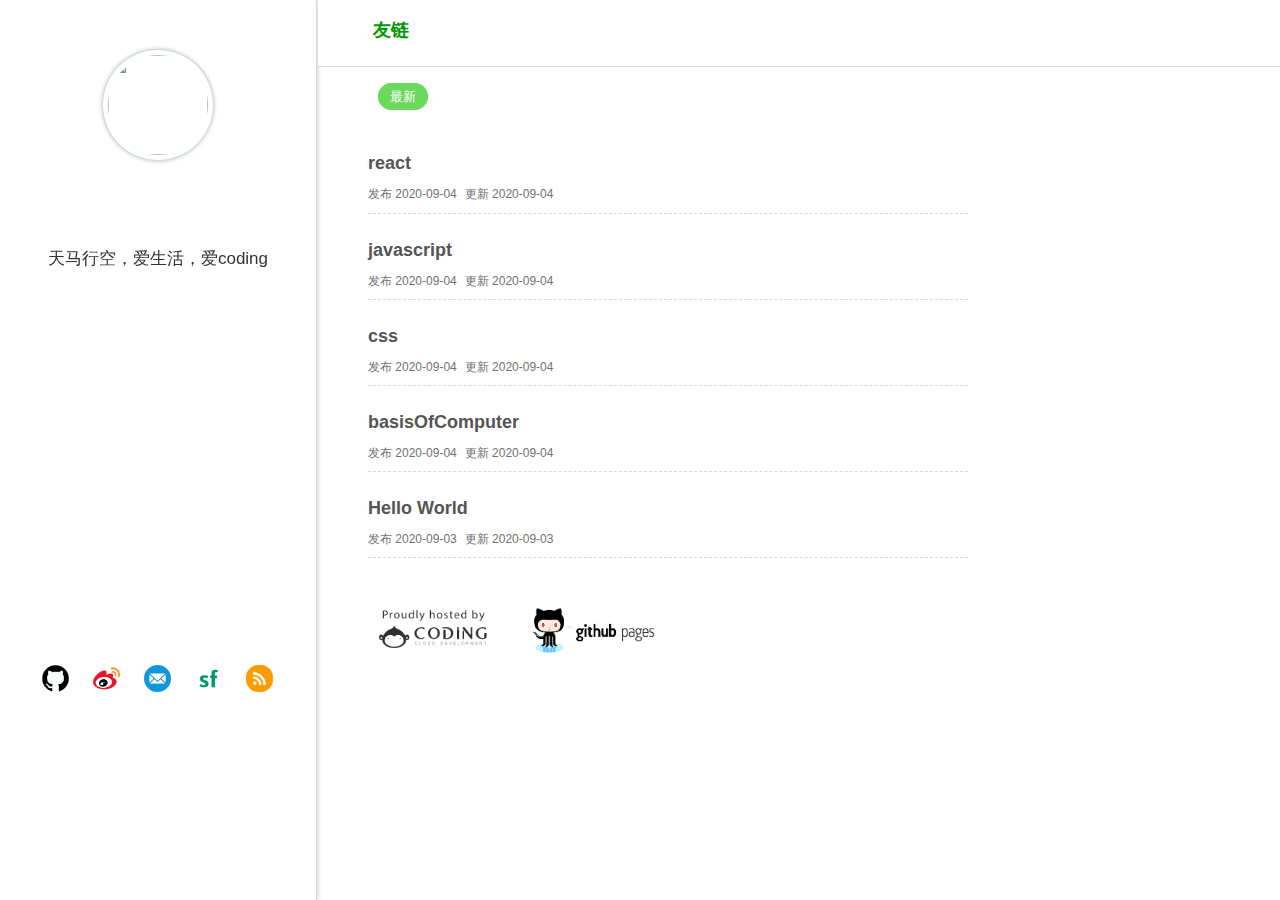
==== commit d5807bf9: "Site updated: 2020-09-20 10:40:12" ====
--- a/index.html
+++ b/index.html
@@ -1,448 +1,294 @@
 <!DOCTYPE html>
-<html>
+<html lang="en">
 <head>
-  <meta charset="utf-8">
-  
-
-  
-  <title>曼婷的小博客</title>
-  <meta name="viewport" content="width=device-width, initial-scale=1, maximum-scale=1">
-  <meta property="og:type" content="website">
-<meta property="og:title" content="曼婷的小博客">
-<meta property="og:url" content="http://example.com/index.html">
-<meta property="og:site_name" content="曼婷的小博客">
-<meta property="og:locale" content="zh_CN">
-<meta property="article:author" content="曼婷">
-<meta property="article:tag" content="前端">
-<meta name="twitter:card" content="summary">
-  
-    <link rel="alternate" href="/atom.xml" title="曼婷的小博客" type="application/atom+xml">
-  
-  
-    <link rel="icon" href="/favicon.png">
-  
-  
-    <link href="//fonts.googleapis.com/css?family=Source+Code+Pro" rel="stylesheet" type="text/css">
-  
-  
-<link rel="stylesheet" href="/css/style.css">
-
+  <meta charset="UTF-8">
+  <meta http-equiv="X-UA-Compatible" content="IE=edge,chrome=1">
+  <meta name="viewport" content="width=device-width, initial-scale=1, maximum-scale=1, user-scalable=no">
+  <meta name="keywords" content="hexo,个人博客,blog" />
+  <meta name="description" content="某某的个人博客" />
+  <meta http-equiv="x-dns-prefetch-control" content="on">
+  <link rel="dns-prefetch" href="https://busuanzi.ibruce.info">
+  <link rel="dns-prefetch" href="https://at.alicdn.com">
+  
+  <link rel="dns-prefetch" href="https://widget.daovoice.io">
+  <link rel="dns-prefetch" href="https://widget-static-cdn.daovoice.io">
+  <link rel="dns-prefetch" href="https://im.daovoice.io">
+  
+  
+  <link rel="dns-prefetch" href="https://hm.baidu.com/">
+  
+  
+  <link rel="dns-prefetch" href="https://cdn.jsdelivr.net">
+  <link rel="dns-prefetch" href="https://api.github.com">
+  <link rel="dns-prefetch" href="https://avatars3.githubusercontent.com">
+  
+  <link rel="stylesheet" type="text/css" href="/./style/main.css">
+	<link rel="shortcut icon" href="/favicon.ico" title="Favicon">
+  <link rel="stylesheet" href="https://cdn.jsdelivr.net/npm/gitalk@1/dist/gitalk.css">
+	<title>曼婷的小博客</title>
+  
+  <script>var _hmt=_hmt||[];(function(){var hm=document.createElement("script");hm.src="https://hm.baidu.com/hm.js?awwssw1snsnsnn1ndndnndnd99j";var s=document.getElementsByTagName("script")[0];s.parentNode.insertBefore(hm,s);})();
+  </script>
+  
+  
+    <script>(function(i,s,o,g,r,a,m){i["DaoVoiceObject"]=r;i[r]=i[r]||function(){(i[r].q=i[r].q||[]).push(arguments)},i[r].l=1*new Date();a=s.createElement(o),m=s.getElementsByTagName(o)[0];a.async=1;a.src=g;a.charset="utf-8";m.parentNode.insertBefore(a,m)})(window,document,"script",('https:' == document.location.protocol ? 'https:' : 'http:') + "//widget.daovoice.io/widget/123456.js","daovoice");daovoice('init',{app_id: "123456"});daovoice('update');
+  </script>
+  
 <meta name="generator" content="Hexo 5.1.1"></head>
-
 <body>
-  <div id="container">
-    <div id="wrap">
-      <header id="header">
-  <div id="banner"></div>
-  <div id="header-outer" class="outer">
-    <div id="header-title" class="inner">
-      <h1 id="logo-wrap">
-        <a href="/" id="logo">曼婷的小博客</a>
-      </h1>
-      
-    </div>
-    <div id="header-inner" class="inner">
-      <nav id="main-nav">
-        <a id="main-nav-toggle" class="nav-icon"></a>
-        
-          <a class="main-nav-link" href="/">Home</a>
-        
-          <a class="main-nav-link" href="/archives">Archives</a>
-        
-      </nav>
-      <nav id="sub-nav">
-        
-          <a id="nav-rss-link" class="nav-icon" href="/atom.xml" title="RSS Feed"></a>
-        
-        <a id="nav-search-btn" class="nav-icon" title="搜索"></a>
-      </nav>
-      <div id="search-form-wrap">
-        <form action="//google.com/search" method="get" accept-charset="UTF-8" class="search-form"><input type="search" name="q" class="search-form-input" placeholder="Search"><button type="submit" class="search-form-submit">&#xF002;</button><input type="hidden" name="sitesearch" value="http://example.com"></form>
-      </div>
-    </div>
-  </div>
-</header>
-      <div class="outer">
-        <section id="main">
-  
-    <article id="post-react" class="article article-type-post" itemscope itemprop="blogPost">
-  <div class="article-meta">
-    <a href="/2020/09/04/react/" class="article-date">
-  <time datetime="2020-09-04T05:37:14.000Z" itemprop="datePublished">2020-09-04</time>
-</a>
-    
-  </div>
-  <div class="article-inner">
-    
-    
-      <header class="article-header">
-        
-  
-    <h1 itemprop="name">
-      <a class="article-title" href="/2020/09/04/react/">react</a>
-    </h1>
-  
-
-      </header>
-    
-    <div class="article-entry" itemprop="articleBody">
-      
-        
-      
-    </div>
-    <footer class="article-footer">
-      <a data-url="http://example.com/2020/09/04/react/" data-id="ckfahhi1l0003gos00v8p1aj7" class="article-share-link">Share</a>
-      
-      
-    </footer>
-  </div>
-  
-</article>
-
-
-  
-    <article id="post-javascript" class="article article-type-post" itemscope itemprop="blogPost">
-  <div class="article-meta">
-    <a href="/2020/09/04/javascript/" class="article-date">
-  <time datetime="2020-09-04T05:36:49.000Z" itemprop="datePublished">2020-09-04</time>
-</a>
-    
-  </div>
-  <div class="article-inner">
-    
-    
-      <header class="article-header">
-        
-  
-    <h1 itemprop="name">
-      <a class="article-title" href="/2020/09/04/javascript/">javascript</a>
-    </h1>
-  
-
-      </header>
-    
-    <div class="article-entry" itemprop="articleBody">
-      
-        
-      
-    </div>
-    <footer class="article-footer">
-      <a data-url="http://example.com/2020/09/04/javascript/" data-id="ckfahhi1k0002gos05acr30gn" class="article-share-link">Share</a>
-      
-      
-    </footer>
-  </div>
-  
-</article>
-
-
-  
-    <article id="post-css" class="article article-type-post" itemscope itemprop="blogPost">
-  <div class="article-meta">
-    <a href="/2020/09/04/css/" class="article-date">
-  <time datetime="2020-09-04T05:36:07.000Z" itemprop="datePublished">2020-09-04</time>
-</a>
-    
-  </div>
-  <div class="article-inner">
-    
-    
-      <header class="article-header">
-        
-  
-    <h1 itemprop="name">
-      <a class="article-title" href="/2020/09/04/css/">css</a>
-    </h1>
-  
-
-      </header>
-    
-    <div class="article-entry" itemprop="articleBody">
-      
-        <h3 id="CSS布局问题"><a href="#CSS布局问题" class="headerlink" title="CSS布局问题"></a>CSS布局问题</h3><h4 id="垂直居中和水平居中"><a href="#垂直居中和水平居中" class="headerlink" title="垂直居中和水平居中"></a>垂直居中和水平居中</h4><h5 id="水平居中"><a href="#水平居中" class="headerlink" title="水平居中"></a>水平居中</h5><ul>
-<li>行内元素：text-align:center;</li>
-<li>块级元素：margin：0 auto</li>
-<li>position：absolute；left：50%；transfrom：translateX（-50%）；</li>
-<li>display：flex；justify-content：center；<h5 id="垂直居中"><a href="#垂直居中" class="headerlink" title="垂直居中"></a>垂直居中</h5></li>
-<li>行内元素：inline-hight：（自己的height）</li>
-<li>position：absolute；top：50%；transfrom：translateY（-50%）；</li>
-<li>display：table；vertical-align：middle；</li>
-</ul>
-<h4 id="Flex弹性布局"><a href="#Flex弹性布局" class="headerlink" title="Flex弹性布局"></a>Flex弹性布局</h4><p>用来为盒状模型提供最大的灵活性。<br>任何一个容器都可以指定为 Flex 布局，行内元素也可以使用 Flex 布局。设为 Flex 布局以后，子元素的float、clear和vertical-align属性将失效。</p>
-<ul>
-<li>flex-direction属性决定主轴的方向：row | row-reverse | column | column-reverse;</li>
-<li>flex-wrap属性：nowrap 不换行| wrap 换行，第一行在上方| wrap-reverse换行，第一行在下方;</li>
-<li>flex-flow是flex-direction属性和flex-wrap属性的简写形式，默认值为row nowrap。</li>
-<li>justify-content属性定义了项目在主轴上的对齐方式。flex-start | flex-end | center | space-between | space-around;</li>
-<li>align-items属性 定义项目在交叉轴上如何对齐。: flex-start | flex-end | center | baseline | stretch;</li>
-</ul>
-<h4 id="BFC"><a href="#BFC" class="headerlink" title="BFC"></a>BFC</h4><p>BFC是一个独立的布局环境，其中的元素布局是不受外界的影响，并且在一个BFC中，块盒与行盒（行盒由一行中所有的内联元素所组成）都会垂直的沿着其父元素的边框排列。</p>
-<blockquote>
-<p>Box：css布局的基本单位:同类型的 Box， 会参与不同的 Formatting Context（一个决定如何渲染文档的容器）</p>
-<blockquote>
-<p>block-level box:display 属性为 block,<br>nline-level box:display 属性为 inline,</p>
-</blockquote>
-</blockquote>
-<blockquote>
-<p>formatting context是页面中的一块渲染区域，并且有一套渲染规则，它决定了其子元素将如何定位，以及和其他元素的关系和相互作用。最常见的 Formatting context 有 Block fomatting context (简称BFC)和 Inline formatting context (简称IFC)。</p>
-</blockquote>
-<h5 id="如何创建BFC"><a href="#如何创建BFC" class="headerlink" title="如何创建BFC"></a>如何创建BFC</h5><ol>
-<li>float的值不是none。</li>
-<li>position的值不是static或者relative。</li>
-<li>display的值是inline-block、table-cell、flex、table-caption或者inline-flex</li>
-<li>overflow的值不是visible</li>
-</ol>
-<h5 id="BFC的布局规则"><a href="#BFC的布局规则" class="headerlink" title="BFC的布局规则"></a>BFC的布局规则</h5><ul>
-<li>内部的Box会在垂直方向，一个接一个地放置。</li>
-<li>Box垂直方向的距离由margin决定。属于同一个BFC的两个相邻Box的margin会发生重叠。</li>
-<li>每个盒子（块盒与行盒）的margin box的左边，与包含块border box的左边相接触(对于从左往右的格式化，否则相反)。即使存在浮动也是如此。</li>
-<li>BFC的区域不会与float box重叠。</li>
-<li>BFC就是页面上的一个隔离的独立容器，容器里面的子元素不会影响到外面的元素。反之也如此。</li>
-<li>计算BFC的高度时，浮动元素也参与计算。</li>
-</ul>
-<h5 id="作用"><a href="#作用" class="headerlink" title="作用"></a>作用</h5><ol>
-<li>利用BFC避免margin重叠。</li>
-<li>自适应两栏布局</li>
-<li>清除浮动</li>
-</ol>
-<h3 id="CSS动画问题"><a href="#CSS动画问题" class="headerlink" title="CSS动画问题"></a>CSS动画问题</h3><h4 id="transfrom和animation"><a href="#transfrom和animation" class="headerlink" title="transfrom和animation"></a>transfrom和animation</h4>
-      
-    </div>
-    <footer class="article-footer">
-      <a data-url="http://example.com/2020/09/04/css/" data-id="ckfahhi1a0000gos006666w9q" class="article-share-link">Share</a>
-      
-      
-    </footer>
-  </div>
-  
-</article>
-
-
-  
-    <article id="post-basisOfComputer" class="article article-type-post" itemscope itemprop="blogPost">
-  <div class="article-meta">
-    <a href="/2020/09/04/basisOfComputer/" class="article-date">
-  <time datetime="2020-09-04T05:34:47.000Z" itemprop="datePublished">2020-09-04</time>
-</a>
-    
-  </div>
-  <div class="article-inner">
-    
-    
-      <header class="article-header">
-        
-  
-    <h1 itemprop="name">
-      <a class="article-title" href="/2020/09/04/basisOfComputer/">basisOfComputer</a>
-    </h1>
-  
-
-      </header>
-    
-    <div class="article-entry" itemprop="articleBody">
-      
-        <h2 id="计算机基础部分"><a href="#计算机基础部分" class="headerlink" title="计算机基础部分"></a>计算机基础部分</h2><h3 id="TCP和UDP是什么？"><a href="#TCP和UDP是什么？" class="headerlink" title="TCP和UDP是什么？"></a>TCP和UDP是什么？</h3><p>TCP/IP 是互联网相关的各类协议族的总称，比如：TCP，UDP，IP，FTP，HTTP，ICMP，SMTP 等都属于 TCP/IP 族内的协议。<br>这些协议可以划分为四层，分别为链路层、网络层、传输层和应用层。<br>链路层：负责封装和解封装IP报文，发送和接受ARP/RARP报文等。<br>网络层：负责路由以及把分组报文发送给目标网络或主机。<br>传输层：负责对报文进行分组和重组，并以TCP或UDP协议格式封装报文。<br>应用层：负责向用户提供应用程序，比如HTTP、FTP、Telnet、DNS、SMTP等</p>
-<p>TCP和UDP都是网络传输层协议</p>
-<h4 id="TCP传输控制协议"><a href="#TCP传输控制协议" class="headerlink" title="TCP传输控制协议"></a>TCP传输控制协议</h4><p>一种面向连接的、可靠的、基于字节流的传输层通信协议<br>(流就是指不间断的数据结构)</p>
-<h5 id="TCP连接过程-三次握手"><a href="#TCP连接过程-三次握手" class="headerlink" title="TCP连接过程(三次握手)"></a>TCP连接过程(三次握手)</h5><ul>
-<li><strong>第一次握手</strong>：客户端发送syn包(syn=x)到服务器，并进入SYN_SEND状态，等待服务器确认；</li>
-<li><strong>第二次握手</strong>：服务器收到syn包，必须确认客户的SYN（ack=x+1），同时自己也发送一个SYN包（syn=y），即SYN+ACK包，此时服务器进入SYN_RECV状态；</li>
-<li><strong>第三次握手</strong>：客户端收到服务器的SYN＋ACK包，向服务器发送确认包ACK(ack=y+1)，此包发送完毕，客户端和服务器进入ESTABLISHED状态，完成三次握手。<h5 id="TCP断开连接（四次挥手）"><a href="#TCP断开连接（四次挥手）" class="headerlink" title="TCP断开连接（四次挥手）"></a>TCP断开连接（四次挥手）</h5></li>
-<li><strong>第一次挥手</strong>：主动关闭方发送一个FIN，用来关闭主动方到被动关闭方的数据传送，也就是主动关闭方告诉被动关闭方：我已经不会再给你发数据了(当然，在fin包之前发送出去的数据，如果没有收到对应的ack确认报文，主动关闭方依然会重发这些数据)，但是，此时主动关闭方还可以接受数据。</li>
-<li><strong>第二次挥手</strong>：被动关闭方收到FIN包后，发送一个ACK给对方，确认序号为收到序号+1（与SYN相同，一个FIN占用一个序号）。</li>
-<li><strong>第三次挥手</strong>：被动关闭方发送一个FIN，用来关闭被动关闭方到主动关闭方的数据传送，也就是告诉主动关闭方，我的数据也发送完了，不会再给你发数据了。</li>
-<li><strong>第四次挥手</strong>：主动关闭方收到FIN后，发送一个ACK给被动关闭方，确认序号为收到序号+1，至此，完成四次挥手。</li>
-</ul>
-<h5 id="面向连接"><a href="#面向连接" class="headerlink" title="面向连接"></a>面向连接</h5><p>面向连接，是指发送数据之前必须在两端建立连接。建立连接的方法是“三次握手”，这样能建立可靠的连接。建立连接，是为数据的可靠传输打下了基础。</p>
-<h5 id="仅支持单播传输"><a href="#仅支持单播传输" class="headerlink" title="仅支持单播传输"></a>仅支持单播传输</h5><p>每条TCP传输连接只能有两个端点，只能进行点对点的数据传输，不支持多播和广播传输方式。</p>
-<h5 id="面向字节流"><a href="#面向字节流" class="headerlink" title="面向字节流"></a>面向字节流</h5><p>TCP不像UDP一样那样一个个报文独立地传输，而是在不保留报文边界的情况下以字节流方式进行传输。</p>
-<h5 id="可靠传输"><a href="#可靠传输" class="headerlink" title="可靠传输"></a>可靠传输</h5><p>对于可靠传输，判断丢包，误码靠的是TCP的段编号以及确认号。TCP为了保证报文传输的可靠，就给每个包一个序号，同时序号也保证了传送到接收端实体的包的按序接收。然后接收端实体对已成功收到的字节发回一个相应的确认(ACK)；如果发送端实体在合理的往返时延(RTT)内未收到确认，那么对应的数据（假设丢失了）将会被重传。</p>
-<h5 id="提供拥塞控制"><a href="#提供拥塞控制" class="headerlink" title="提供拥塞控制"></a>提供拥塞控制</h5><p>当网络出现拥塞的时候，TCP能够减小向网络注入数据的速率和数量，缓解拥塞</p>
-<h5 id="TCP提供全双工通信"><a href="#TCP提供全双工通信" class="headerlink" title="TCP提供全双工通信"></a>TCP提供全双工通信</h5><p>TCP允许通信双方的应用程序在任何时候都能发送数据，因为TCP连接的两端都设有缓存，用来临时存放双向通信的数据。当然，TCP可以立即发送一个数据段，也可以缓存一段时间以便一次发送更多的数据段（最大的数据段大小取决于MSS）</p>
-<h5 id="使用场景"><a href="#使用场景" class="headerlink" title="使用场景"></a>使用场景</h5><p>适用于要求可靠传输的应用，例如文件传输</p>
-<h4 id="UDP用户数据报协议"><a href="#UDP用户数据报协议" class="headerlink" title="UDP用户数据报协议"></a>UDP用户数据报协议</h4><h5 id="数据报文的搬运工，不会对数据报文进行任何拆分和拼接操作。"><a href="#数据报文的搬运工，不会对数据报文进行任何拆分和拼接操作。" class="headerlink" title="数据报文的搬运工，不会对数据报文进行任何拆分和拼接操作。"></a>数据报文的搬运工，不会对数据报文进行任何拆分和拼接操作。</h5><ul>
-<li>在发送端，应用层将数据传递给传输层的 UDP 协议，UDP只会给数据增加一个UDP头标识下的UDP 协议，然后就传递给网络层了</li>
-<li>在接收端，网络层将数据传递给传输层，UDP 只去除 IP 报文头就传递给应用层，不会任何拼接操作</li>
-</ul>
-<h5 id="有单播，多播，广播的功能"><a href="#有单播，多播，广播的功能" class="headerlink" title="有单播，多播，广播的功能"></a>有单播，多播，广播的功能</h5><p>支持一对多，多对多，多对一的方式，也就是说 UDP 提供了单播，多播，广播的功能。</p>
-<h5 id="UDP是面向报文的"><a href="#UDP是面向报文的" class="headerlink" title="UDP是面向报文的"></a>UDP是面向报文的</h5><p>发送方的UDP对应用程序交下来的报文，在添加首部后就向下交付IP层。UDP对应用层交下来的报文，既不合并，也不拆分，而是保留这些报文的边界。因此，应用程序必须选择合适大小的报文</p>
-<h5 id="不可靠性"><a href="#不可靠性" class="headerlink" title="不可靠性"></a>不可靠性</h5><ul>
-<li>无连接，通信都不需要建立连接，想发就发，这样的情况肯定不可靠。</li>
-<li>收到什么数据就传递什么数据，并且也不会备份数据，发送数据也不会关心对方是否已经正确接收到数据了。</li>
-<li>在网络条件不好的情况下可能会导致丢包，但是优点也很明显，在某些实时性要求高的场景（比如电话会议）就需要使用 UDP 而不是 TCP。</li>
-</ul>
-<h5 id="UDP-头部"><a href="#UDP-头部" class="headerlink" title="UDP 头部"></a>UDP 头部</h5><ul>
-<li>两个十六位的端口号，分别为源端口（可选字段）和目标端口</li>
-<li>整个数据报文的长度</li>
-<li>整个数据报文的检验和（IPv4 可选 字段），该字段用于发现头部信息和数据中的错误</li>
-<li>UDP 的头部开销小，只有八字节，相比 TCP 的至少二十字节要少得多</li>
-</ul>
-<h5 id="使用场景-1"><a href="#使用场景-1" class="headerlink" title="使用场景"></a>使用场景</h5><p>适用于实时应用（IP电话、视频会议、直播等）</p>
-<h3 id="从输入URL到页面加载发生了什么"><a href="#从输入URL到页面加载发生了什么" class="headerlink" title="从输入URL到页面加载发生了什么"></a>从输入URL到页面加载发生了什么</h3><ul>
-<li>DNS解析：寻找有资源的机器，从域名映射到ip地址</li>
-<li>TCP连接</li>
-<li>发送HTTP请求：HTTP报文包裹在TCP报文中；HTTP报文是明文；在进入TCP报文前做一次加密，即可加密传输（HTTPS）。<br>http报文由请求行，请求报头、请求正文组成<br>请求行：Method Request-URL HTTP-version CRLF<br>请求报头：客户端向服务端递交请求或自身信息（常见请求报头：Accept，Accept-Charset，Accept-Ecoding，Accept-Language，Content-Type，Cookie，User-Agent，Authorization）<br>请求正文：客户端向服务器发送的数据；现在的Web通常采用Rest架构，请求的数据格式一般为json，这就需要设置Content-type为application/json</li>
-<li>服务器处理请求并返回HTTP报文<br>http响应报文由状态码、响应报头、和响应报文组成<br>状态码：第一个数字为响应类别<br>1XX：信息状态码<br>2XX：成功状态码<br>3XX：重定向<br>4XX：客户端错误<br>5XX：服务器错误</li>
-<li>浏览器解析渲染页面<br>解析HTML文件构建DOM树，解析CSS文件构建CSSOM树，<br>将DOM树和CSS树合并为渲染树，浏览器布局渲染树进行绘制。<br>DOM节点中各个元素是以盒模型的形式存在的，需要浏览器计算位置大小（reflow重排），当位置大小颜色等确定下来后，开始绘制样式（repaint重绘）；<br>JS解析由JS解析引擎完成，只有JS解析执行完毕才能继续加载Dom。</li>
-<li>连接结束</li>
-</ul>
-
-      
-    </div>
-    <footer class="article-footer">
-      <a data-url="http://example.com/2020/09/04/basisOfComputer/" data-id="ckfahhi1j0001gos0890l2y9n" class="article-share-link">Share</a>
-      
-      
-    </footer>
-  </div>
-  
-</article>
-
-
-  
-    <article id="post-hello-world" class="article article-type-post" itemscope itemprop="blogPost">
-  <div class="article-meta">
-    <a href="/2020/09/03/hello-world/" class="article-date">
-  <time datetime="2020-09-02T16:04:32.626Z" itemprop="datePublished">2020-09-03</time>
-</a>
-    
-  </div>
-  <div class="article-inner">
-    
-    
-      <header class="article-header">
-        
-  
-    <h1 itemprop="name">
-      <a class="article-title" href="/2020/09/03/hello-world/">Hello World</a>
-    </h1>
-  
-
-      </header>
-    
-    <div class="article-entry" itemprop="articleBody">
-      
-        <p>Welcome to <a target="_blank" rel="noopener" href="https://hexo.io/">Hexo</a>! This is your very first post. Check <a target="_blank" rel="noopener" href="https://hexo.io/docs/">documentation</a> for more info. If you get any problems when using Hexo, you can find the answer in <a target="_blank" rel="noopener" href="https://hexo.io/docs/troubleshooting.html">troubleshooting</a> or you can ask me on <a target="_blank" rel="noopener" href="https://github.com/hexojs/hexo/issues">GitHub</a>.</p>
-<h2 id="Quick-Start"><a href="#Quick-Start" class="headerlink" title="Quick Start"></a>Quick Start</h2><h3 id="Create-a-new-post"><a href="#Create-a-new-post" class="headerlink" title="Create a new post"></a>Create a new post</h3><figure class="highlight bash"><table><tr><td class="gutter"><pre><span class="line">1</span><br></pre></td><td class="code"><pre><span class="line">$ hexo new <span class="string">&quot;My New Post&quot;</span></span><br></pre></td></tr></table></figure>
-
-<p>More info: <a target="_blank" rel="noopener" href="https://hexo.io/docs/writing.html">Writing</a></p>
-<h3 id="Run-server"><a href="#Run-server" class="headerlink" title="Run server"></a>Run server</h3><figure class="highlight bash"><table><tr><td class="gutter"><pre><span class="line">1</span><br></pre></td><td class="code"><pre><span class="line">$ hexo server</span><br></pre></td></tr></table></figure>
-
-<p>More info: <a target="_blank" rel="noopener" href="https://hexo.io/docs/server.html">Server</a></p>
-<h3 id="Generate-static-files"><a href="#Generate-static-files" class="headerlink" title="Generate static files"></a>Generate static files</h3><figure class="highlight bash"><table><tr><td class="gutter"><pre><span class="line">1</span><br></pre></td><td class="code"><pre><span class="line">$ hexo generate</span><br></pre></td></tr></table></figure>
-
-<p>More info: <a target="_blank" rel="noopener" href="https://hexo.io/docs/generating.html">Generating</a></p>
-<h3 id="Deploy-to-remote-sites"><a href="#Deploy-to-remote-sites" class="headerlink" title="Deploy to remote sites"></a>Deploy to remote sites</h3><figure class="highlight bash"><table><tr><td class="gutter"><pre><span class="line">1</span><br></pre></td><td class="code"><pre><span class="line">$ hexo deploy</span><br></pre></td></tr></table></figure>
-
-<p>More info: <a target="_blank" rel="noopener" href="https://hexo.io/docs/one-command-deployment.html">Deployment</a></p>
-
-      
-    </div>
-    <footer class="article-footer">
-      <a data-url="http://example.com/2020/09/03/hello-world/" data-id="ckfahhi1m0004gos0d06e6wjp" class="article-share-link">Share</a>
-      
-      
-    </footer>
-  </div>
-  
-</article>
-
-
-  
-
-
-</section>
-        
-          <aside id="sidebar">
-  
-    
-
-  
-    
-
-  
-    
-  
-    
-  <div class="widget-wrap">
-    <h3 class="widget-title">归档</h3>
-    <div class="widget">
-      <ul class="archive-list"><li class="archive-list-item"><a class="archive-list-link" href="/archives/2020/09/">九月 2020</a></li></ul>
-    </div>
-  </div>
-
-
-  
-    
-  <div class="widget-wrap">
-    <h3 class="widget-title">最新文章</h3>
-    <div class="widget">
-      <ul>
-        
-          <li>
-            <a href="/2020/09/04/react/">react</a>
-          </li>
-        
-          <li>
-            <a href="/2020/09/04/javascript/">javascript</a>
-          </li>
-        
-          <li>
-            <a href="/2020/09/04/css/">css</a>
-          </li>
-        
-          <li>
-            <a href="/2020/09/04/basisOfComputer/">basisOfComputer</a>
-          </li>
-        
-          <li>
-            <a href="/2020/09/03/hello-world/">Hello World</a>
-          </li>
-        
-      </ul>
-    </div>
-  </div>
-
-  
-</aside>
-        
-      </div>
-      <footer id="footer">
-  
-  <div class="outer">
-    <div id="footer-info" class="inner">
-      &copy; 2020 曼婷<br>
-      Powered by <a href="http://hexo.io/" target="_blank">Hexo</a>
-    </div>
-  </div>
-</footer>
-    </div>
-    <nav id="mobile-nav">
-  
-    <a href="/" class="mobile-nav-link">Home</a>
-  
-    <a href="/archives" class="mobile-nav-link">Archives</a>
-  
-</nav>
-    
-
-<script src="//ajax.googleapis.com/ajax/libs/jquery/2.0.3/jquery.min.js"></script>
-
-
-  
-<link rel="stylesheet" href="/fancybox/jquery.fancybox.css">
-
-  
-<script src="/fancybox/jquery.fancybox.pack.js"></script>
-
-
-
-
-<script src="/js/script.js"></script>
-
-
-
-
-  </div>
+  <div class="left-aside">
+    <div class="face-img"><img src="https://tva3.sinaimg.cn/crop.0.0.200.200.180/005Kc3C1jw8f2uep0hhkvj305k05k3yk.jpg"></div>
+    <div class="intro-word">
+        <h2></h2>
+        <p>天马行空，爱生活，爱coding</p>
+    </div>
+    <div class="sns">
+        <ul>
+            
+            <li>
+                <a class="github" target="_blank" href="https://github.com/88888888" title="github">
+                    <img src="/./img/icon-github.png" alt="github" data-tooltip="github">
+                </a>
+            </li>
+            
+            <li>
+                <a class="weibo" target="_blank" href="http://weibo.com/u/888888888" title="weibo">
+                    <img src="/./img/icon-weibo.png" alt="weibo" data-tooltip="weibo">
+                </a>
+            </li>
+            
+            <li>
+                <a class="email" target="_blank" href="mailto:1223456@666666.com" title="email">
+                    <img src="/./img/icon-email.png" alt="email" data-tooltip="email">
+                </a>
+            </li>
+            
+            <li>
+                <a class="sf" target="_blank" href="https://segmentfault.com/u/555555" title="sf">
+                    <img src="/./img/icon-sf.png" alt="sf" data-tooltip="sf">
+                </a>
+            </li>
+            
+            <li>
+                <a class="rss" target="_blank" href="/atom.xml" title="rss">
+                    <img src="/./img/icon-rss.png" alt="rss" data-tooltip="rss">
+                </a>
+            </li>
+            
+        </ul>
+    </div>
+</div>
+<div class="right-aside">
+    <div class="right-nav ms">
+        <div class="main">
+          <svg id="nav-menu" class="icon icon-menu" aria-hidden="true">
+            <use xlink:href="#icon-menu"></use>
+          </svg>
+          <ul class="left">
+              
+              <li>
+                  <a href="/2014/friends/">
+                      友链
+                  </a>
+              </li>
+              
+          </ul>
+          <div class="search">
+            <div class="search-box">
+              <input type="search"  id="search" class="input-search" placeholder="搜索">
+              <i class="icon-search"></i>
+              <div class="search-result-box">
+                <ul id="search-result"></ul>
+              </div>
+            </div>
+            <svg id="nav-search" class="icon icon-search" aria-hidden="true">
+              <use xlink:href="#icon-search"></use>
+            </svg>
+          </div>
+        </div>
+    </div>
+    <div class="right-main">
+        <div class="category">
+            <ul>
+                <li><a href="/" class="active">最新</a></li>
+                
+            </ul>
+        </div>
+        <div class="clear"></div>
+        <div class="list">
+            <div>
+                
+                
+  
+    <div class="item">
+      <div class="title">
+        <a href="/2020/09/04/react/">react</a>
+      </div>
+      <div class="info">
+        <ul>
+          <li>发布 <time datetime="2020-09-04T05:37:14.000Z" itemprop="date">2020-09-04</time>
+          </li>
+          <li>更新 <time datetime="2020-09-04T05:37:15.007Z" itemprop="dateUpdated">2020-09-04</time>
+          </li>
+          <!--<li> 评论 <span id = "url::http://example.com/2020/09/04/react/" class = "cy_cmt_count" ></span>
+          </li>-->
+        </ul>
+      </div>
+    </div>
+  
+
+
+                
+                
+  
+    <div class="item">
+      <div class="title">
+        <a href="/2020/09/04/javascript/">javascript</a>
+      </div>
+      <div class="info">
+        <ul>
+          <li>发布 <time datetime="2020-09-04T05:36:49.000Z" itemprop="date">2020-09-04</time>
+          </li>
+          <li>更新 <time datetime="2020-09-04T05:36:49.140Z" itemprop="dateUpdated">2020-09-04</time>
+          </li>
+          <!--<li> 评论 <span id = "url::http://example.com/2020/09/04/javascript/" class = "cy_cmt_count" ></span>
+          </li>-->
+        </ul>
+      </div>
+    </div>
+  
+
+
+                
+                
+  
+    <div class="item">
+      <div class="title">
+        <a href="/2020/09/04/css/">css</a>
+      </div>
+      <div class="info">
+        <ul>
+          <li>发布 <time datetime="2020-09-04T05:36:07.000Z" itemprop="date">2020-09-04</time>
+          </li>
+          <li>更新 <time datetime="2020-09-04T05:42:41.971Z" itemprop="dateUpdated">2020-09-04</time>
+          </li>
+          <!--<li> 评论 <span id = "url::http://example.com/2020/09/04/css/" class = "cy_cmt_count" ></span>
+          </li>-->
+        </ul>
+      </div>
+    </div>
+  
+
+
+                
+                
+  
+    <div class="item">
+      <div class="title">
+        <a href="/2020/09/04/basisOfComputer/">basisOfComputer</a>
+      </div>
+      <div class="info">
+        <ul>
+          <li>发布 <time datetime="2020-09-04T05:34:47.000Z" itemprop="date">2020-09-04</time>
+          </li>
+          <li>更新 <time datetime="2020-09-04T05:40:30.364Z" itemprop="dateUpdated">2020-09-04</time>
+          </li>
+          <!--<li> 评论 <span id = "url::http://example.com/2020/09/04/basisOfComputer/" class = "cy_cmt_count" ></span>
+          </li>-->
+        </ul>
+      </div>
+    </div>
+  
+
+
+                
+                
+  
+    <div class="item">
+      <div class="title">
+        <a href="/2020/09/03/hello-world/">Hello World</a>
+      </div>
+      <div class="info">
+        <ul>
+          <li>发布 <time datetime="2020-09-02T16:04:32.626Z" itemprop="date">2020-09-03</time>
+          </li>
+          <li>更新 <time datetime="2020-09-02T16:04:32.626Z" itemprop="dateUpdated">2020-09-03</time>
+          </li>
+          <!--<li> 评论 <span id = "url::http://example.com/2020/09/03/hello-world/" class = "cy_cmt_count" ></span>
+          </li>-->
+        </ul>
+      </div>
+    </div>
+  
+
+
+                
+                
+
+            </div>
+        </div>
+        <div class="clear"></div>
+        <div class="hosted">
+          <ul>
+            <li class="coding">
+              <a target="_blank" rel="noopener" href="https://coding.net/pages">
+                <img src="/./img/coding.png">
+              </a>
+            </li>
+            <li class="github-pages">
+              <a target="_blank" rel="noopener" href="https://pages.github.com">
+                <img src="/./img/github-pages.png">
+              </a>
+            </li>
+          </ul>
+        </div>
+    </div>
+</div>
+<script>
+  var homeLeftBgArr = 'https://ws3.sinaimg.cn/large/006tKfTcly1fsulzlvofnj30af0k5jvu.jpg,https://ws2.sinaimg.cn/large/006tNbRwly1fwl2alhqibj31kw2dcu0y.jpg,https://ws1.sinaimg.cn/large/006tNbRwly1fwl2bclcirj31kw2czk7v.jpg,https://ws3.sinaimg.cn/large/006tNbRwly1fwl2c765jej31kw2d1npe.jpg,https://ws3.sinaimg.cn/large/006tNbRwly1fwl2dentnvj31kw2dc1l2.jpg,https://ws4.sinaimg.cn/large/006tNbRwly1fwl2dqawiej31kw2d8x6p.jpg,https://ws3.sinaimg.cn/large/006tNbRwly1fwl2f7yp25j31kw3a97wh.jpg'.split(',');
+  var homeLeftBgArrLen = homeLeftBgArr.length;
+  var leftBackgroundUrl = homeLeftBgArr[Math.floor(Math.random() * homeLeftBgArrLen)];
+  var homeLeftAsideNode = document.getElementsByClassName('left-aside')[0];
+  if (homeLeftAsideNode) {
+    homeLeftAsideNode.style.backgroundImage = 'url(' + leftBackgroundUrl + ')';
+  }
+</script>
+<script async src="//busuanzi.ibruce.info/busuanzi/2.3/busuanzi.pure.mini.js"></script>
+</script>
+<script>//console
+  var consoleConfig = '\n欢迎访问 https://hufangyun.com ，围观小猿大圣的博客(づ｡◕‿‿◕｡)づ！\n,\n本博客使用 %cHexo%c 搭建，博客主题为小猿大圣开发的 %chexo-themes-yearn%c ~~~ 🎉🎉🎉 \n\n源码 https://github.com/Youthink/hexo-themes-yearn \n\n如果喜欢可以 star 支持一下 ❤️~\n,\n扫描下面的二维码，在手机上查看博客！\n,https://static.hufangyun.com/blog-url-qrcode-180-180.png,\n 想知道这个效果如何实现的？博客内搜索 console 彩蛋 🚀 ！\n'.split(',');
+  var canConsole = true;
+  var consoleInfo = (function(consoleConfig) {
+  if (!canConsole || !consoleConfig || consoleConfig.length < 1) {
+    return;
+  }
+  var consoleColor = '#6190e8';
+  var _console;
+  var backgroundTextStyle = 'padding: 1px 5px;color: #fff;background: ' + consoleColor + ';'
+  var textStyle = 'color: ' + consoleColor + ';';
+
+  consoleConfig.map(o => {
+    var num = (o.match(/%c/g) || []).length;
+    if(/^http(s)?:\/\//.test(o)) {
+      console.log('%c     ', 'background: url(' + o + ') no-repeat left center;font-size: 180px;');
+      return;
+    }
+    if (num > 0) {
+      var logArguments = [];
+      for (var i = 0; i < num; i++) {
+        if (i % 2 === 0) {
+          logArguments.push(backgroundTextStyle);
+        } else {
+          logArguments.push(textStyle);
+        }
+      }
+      (_console = console).log.apply(_console, ['%c' + o, textStyle].concat(logArguments));
+      return;
+    }
+    console.log('%c' + o, textStyle);
+  });
+}(consoleConfig));</script><script type="text/javascript" src="/./js/main.js"></script>
+
+  <script src="//at.alicdn.com/t/font_159214_mvtxvg9me9.js"></script>
 </body>
-</html>+</html>
--- a/style/main.css
+++ b/style/main.css
@@ -0,0 +1,864 @@
+@charset "UTF-8";
+/*
+Theme Name: Sugar
+Theme URI: https://hufangyun.com
+Description: Hexo themes
+Version: 0.8
+Author: 小猿大圣
+Author URI: https://hufangyun.com
+*/
+/********* Global *********/
+* {
+  margin: 0;
+  padding: 0;
+  border: 0; }
+
+body {
+  font-family: -apple-system,"Helvetica Neue", "Helvetica", "Arial","PingFang SC","Hiragino Sans GB","WenQuanYi Micro Hei","Microsoft Yahei",sans-serif;
+  -webkit-font-smoothing: antialiased;
+  font-size: 14px;
+  line-height: 1.6;
+  color: #333333; }
+
+a {
+  text-decoration: none; }
+
+h1, h2, h3, h4, h5 {
+  font-weight: 500;
+  line-height: 1.2; }
+
+h2 {
+  padding-bottom: 10px; }
+
+h2, h3, h4 {
+  margin-top: 32px; }
+
+.clear {
+  clear: both; }
+
+.left {
+  float: left; }
+
+svg.icon {
+  width: 20px;
+  height: 20px; }
+  svg.icon.icon-menu {
+    float: left;
+    margin-top: 21px;
+    margin-left: -35px; }
+  svg.icon.icon-search {
+    margin-top: 21px; }
+
+/*************** index *******************/
+.left-aside {
+  width: 256px;
+  background-size: cover;
+  position: fixed;
+  top: 0;
+  bottom: 0;
+  padding: 50px 30px 80px;
+  border-right: 1px solid #d9d9d9;
+  box-shadow: -1px 1px 6px rgba(0, 0, 0, 0.35);
+  text-align: center; }
+  .left-aside h2 {
+    margin: 24px 0 50px; }
+  .left-aside .face-img img {
+    border-radius: 50%;
+    height: 100px;
+    width: 100px;
+    transition: All ease-in-out 0.4s;
+    padding: 5px;
+    background: #fff;
+    box-shadow: 0 0 5px #95a5a6; }
+    .left-aside .face-img img:hover {
+      -webkit-transform: translate(0px, -10px);
+              transform: translate(0px, -10px); }
+  .left-aside .intro-word p {
+    margin: 12px;
+    font-size: 17px;
+    font-weight: 500; }
+  .left-aside .sns {
+    position: absolute;
+    bottom: 20%; }
+    .left-aside .sns li {
+      list-style: none;
+      float: left;
+      margin: 60px 10px 20px; }
+      .left-aside .sns li img {
+        width: 31px;
+        transition: All ease-in-out 0.4s; }
+        .left-aside .sns li img:hover {
+          -webkit-transform: rotate(360deg);
+                  transform: rotate(360deg); }
+    .left-aside .sns .tip {
+      padding: 0 14px;
+      position: absolute;
+      background-color: #2DCB70;
+      opacity: 0;
+      border-radius: 7%;
+      top: 105px;
+      height: 35px;
+      line-height: 35px;
+      color: #3D3D3D;
+      font-weight: bold;
+      white-space: nowrap;
+      transition: All ease-in-out 0.4s; }
+      .left-aside .sns .tip span {
+        position: absolute;
+        width: 0px;
+        height: 0px;
+        display: block;
+        top: -14px;
+        left: 50%;
+        margin-left: -6px;
+        border: 7px solid transparent;
+        border-bottom-color: #2DCB70; }
+
+.right-aside {
+  margin-left: 318px; }
+  .right-aside .nav-main {
+    width: 59%; }
+    .right-aside .nav-main .category {
+      margin-left: -10px; }
+  .right-aside .right-nav {
+    padding-left: 55px;
+    position: fixed;
+    top: 0;
+    width: 100%;
+    border-bottom: 1px solid #d9d9d9;
+    background-color: #fff; }
+    .right-aside .right-nav li {
+      list-style: none;
+      float: left;
+      line-height: 60px;
+      margin-right: 30px; }
+      .right-aside .right-nav li a {
+        color: #009800;
+        font-size: 18px;
+        font-weight: bold; }
+
+.search {
+  float: right;
+  color: #717171;
+  line-height: 60px;
+  right: 395px;
+  position: relative; }
+  .search .search-box {
+    display: none;
+    margin-right: 50px; }
+  .search .input-search {
+    margin: 8px -31px 0  0;
+    border-radius: 2em;
+    padding: 7px;
+    border: 1px solid #cccccc;
+    width: 300px; }
+  .search input:focus {
+    outline: none; }
+  .search .search-result-box {
+    position: absolute;
+    top: 45px;
+    top: 45px;
+    left: -17%;
+    width: 400px;
+    max-height: 400px;
+    overflow-y: scroll;
+    display: none;
+    background: #FFFFFF;
+    border-radius: 2px;
+    box-shadow: 0 2px 5px 0 rgba(0, 0, 0, 0.16), 0 2px 10px 0 rgba(0, 0, 0, 0.12); }
+    .search .search-result-box #search-result li {
+      border-top: 1px solid #dadada;
+      padding: 10px 15px;
+      margin-left: 0px;
+      width: 370px; }
+      .search .search-result-box #search-result li a {
+        font-size: 15px; }
+        .search .search-result-box #search-result li a:hover {
+          color: #21D4FD;
+          background: linear-gradient(30deg, #21D4FD, #B721FF);
+          -webkit-background-clip: text;
+          -webkit-text-fill-color: transparent; }
+      .search .search-result-box #search-result li:first-child {
+        border-top: none; }
+      .search .search-result-box #search-result li .search-enter {
+        position: absolute;
+        right: 26px; }
+
+.right-main {
+  margin-top: 65px;
+  padding-left: 50px;
+  float: left; }
+
+.category li {
+  list-style: none;
+  float: left;
+  margin: 20px 0px 5px 10px; }
+  .category li a {
+    padding: 5px 11px;
+    border: 1px solid #d9d9d9;
+    border-radius: 15px;
+    box-sizing: border-box;
+    font-size: 13px;
+    font-weight: normal;
+    line-height: 1.5;
+    color: #555555; }
+    .category li a:hover {
+      border: 1px solid #6bd95b; }
+  .category li .active {
+    background: #6bd95b;
+    color: #ffffff;
+    border: 1px solid #6bd95b; }
+
+.list {
+  float: left;
+  margin-top: 15px; }
+
+.item {
+  width: 600px;
+  margin: 23px 0px;
+  border-bottom: 1px dashed #d9d9d9; }
+  .item a {
+    color: #555555;
+    font-size: 18px;
+    font-weight: bold;
+    line-height: 1.5; }
+    .item a:hover {
+      color: #21D4FD;
+      background: linear-gradient(30deg, #21D4FD, #B721FF);
+      -webkit-background-clip: text;
+      -webkit-text-fill-color: transparent; }
+
+.info {
+  overflow: auto; }
+  .info li {
+    float: left;
+    list-style: none;
+    margin: 8px 8px 8px 0px;
+    font-size: 12px;
+    color: #717171; }
+
+.current-menu-item a {
+  background-color: #6bd95b;
+  color: #fff; }
+
+/****************** hosted **********************/
+.hosted {
+  margin-top: 20px; }
+  .hosted ul li {
+    float: left;
+    list-style: none;
+    margin-right: 30px; }
+    .hosted ul li a {
+      width: 130px;
+      display: block; }
+      .hosted ul li a img {
+        width: 100%; }
+
+/***************** pages ************************/
+/*header top */
+.navbar-header {
+  position: absolute;
+  top: 0;
+  height: 60px;
+  width: 100%;
+  text-align: center;
+  z-index: 999;
+  background: none;
+  transition: background 0.5s; }
+  .navbar-header .blog-title {
+    display: none; }
+  .navbar-header.fixed-header {
+    position: fixed;
+    box-shadow: 0 0 3px rgba(14, 14, 14, 0.26);
+    background-color: rgba(255, 255, 255, 0.98); }
+    .navbar-header.fixed-header .blog-title {
+      line-height: 60px;
+      font-size: 18px;
+      color: #21D4FD;
+      background: linear-gradient(30deg, #21D4FD, #B721FF);
+      -webkit-background-clip: text;
+      -webkit-text-fill-color: transparent;
+      display: inline-block; }
+  .navbar-header .face-img {
+    display: none; }
+
+.header {
+  width: 100%;
+  background-color: #fff;
+  height: 55px;
+  border-bottom: 1px solid #eef2f8;
+  color: #88909a;
+  font-size: 20px; }
+  .header .icon-reorder {
+    position: absolute;
+    top: 14px;
+    left: 20px; }
+  .header h1 {
+    text-align: center;
+    font-size: 16px;
+    font-weight: normal;
+    line-height: 55px; }
+  .header a {
+    color: #88909a; }
+  .header .face {
+    position: absolute;
+    top: 14px;
+    right: 20px; }
+
+/* container main*/
+.article-title {
+  position: absolute;
+  top: 0;
+  width: 100%;
+  padding: 100px 0 25px 0;
+  text-align: center; }
+  .article-title h1.title {
+    color: #4d4d4d;
+    font-size: 40px; }
+  .article-title .article-info {
+    position: relative;
+    display: inline-block;
+    margin: 10px auto; }
+    .article-title .article-info li {
+      float: left;
+      list-style: none;
+      margin: 8px;
+      color: #666666;
+      font-size: 13px; }
+    .article-title .article-info:after {
+      content: '';
+      display: block;
+      clear: both; }
+
+.container {
+  width: 800px;
+  margin: 0 auto; }
+
+.article {
+  padding: 0px 30px 20px 20px;
+  word-break: break-word; }
+  .article h1 {
+    font-size: 24px; }
+  .article h2 {
+    border-bottom: 1px solid #eee;
+    font-size: 22px; }
+  .article h3 {
+    font-size: 20px; }
+  .article h4 {
+    font-size: 18px; }
+  .article h5 {
+    font-size: 16px; }
+  .article h6 {
+    font-size: 14px; }
+  .article .title {
+    word-break: break-all;
+    font-size: 24px;
+    font-weight: 500;
+    line-height: 1.2;
+    color: #333;
+    margin: 15px auto; }
+  .article p {
+    margin: 22px 0;
+    color: #555;
+    font-size: 14px;
+    line-height: 1.6;
+    text-align: justify; }
+    .article p strong {
+      font-weight: bold;
+      color: #333333; }
+  .article img {
+    padding: 3px;
+    border: 1px solid #ddd;
+    max-width: 100%;
+    margin: 8px auto 8px;
+    display: block; }
+  .article span.img-alt {
+    max-width: 80%;
+    position: relative;
+    left: 50%;
+    -webkit-transform: translateX(-50%);
+            transform: translateX(-50%);
+    display: inline-block;
+    padding: 0px 0 2px;
+    border-bottom: 1px solid #d9d9d9;
+    font-size: 12px;
+    color: #969696; }
+  .article blockquote {
+    padding: 15px 20px;
+    margin: 20px 0;
+    background-color: #F6F6F6;
+    border-left: 3px solid #49be38;
+    border-radius: 3px;
+    word-break: break-word; }
+    .article blockquote p:first-child {
+      margin-top: 0; }
+    .article blockquote p:last-child {
+      margin-bottom: 0; }
+  .article code {
+    padding: 2px 4px;
+    font-size: 13px;
+    color: #c7254e;
+    background-color: #f9f2f4;
+    border-radius: 4px; }
+  .article .content .overdue-remind {
+    background-color: #fdf8ea;
+    border-left: 3px solid #f0ad4e;
+    padding: 15px 20px;
+    margin: 20px auto;
+    border-radius: 3px;
+    font-weight: 500; }
+    .article .content .overdue-remind span {
+      color: crimson;
+      font-weight: bold; }
+  .article .content a {
+    color: #49be38;
+    border-bottom: 1px solid #49be38; }
+    .article .content a:hover {
+      color: #c7254e;
+      border-bottom: 1px solid  #c7254e;
+      background: none; }
+  .article .content ol, .article .content ul {
+    margin: 30px 0;
+    padding-left: 20px; }
+    .article .content ol li, .article .content ul li {
+      font-size: 14px;
+      line-height: 1.6;
+      color: #555;
+      margin: 8px 0; }
+      .article .content ol li:first-child, .article .content ul li:first-child {
+        margin-top: 0; }
+      .article .content ol li:last-child, .article .content ul li:last-child {
+        margin-bottom: 0; }
+  .article .content ol {
+    margin: 30px 45px; }
+    .article .content ol li {
+      list-style-type: decimal; }
+  .article .content table {
+    width: 100%;
+    border: 1px #E6E6E6 solid;
+    border-collapse: collapse; }
+  .article .content th {
+    background: #F3F3F3;
+    text-align: left; }
+  .article .content th, .article .content td {
+    border: 1px solid #E6E6E6;
+    padding: 5px 8px;
+    word-break: normal; }
+
+.article .image-caption {
+  width: 31%;
+  min-width: 20%;
+  padding: 10px;
+  text-align: center;
+  border-bottom: 1px solid #d9d9d9;
+  font-size: 13px;
+  color: #999999;
+  font-style: italic;
+  line-height: 1.7;
+  margin: 0 auto 20px; }
+
+.article h4 {
+  color: inherit;
+  line-height: 1.8;
+  text-rendering: optimizelegibility; }
+
+.article .content h2 {
+  margin-bottom: 10px; }
+
+.content blockquote p {
+  margin-bottom: 0; }
+
+.article table {
+  margin-bottom: 25px; }
+
+.article .support-author {
+  padding: 25px;
+  margin-bottom: 40px;
+  background-color: whitesmoke;
+  border-left: 4px solid #49be38;
+  border-radius: 3px;
+  box-sizing: border-box;
+  box-shadow: 0 0 1px #d9d9d9;
+  margin: 50px auto; }
+
+.article .support-author p {
+  margin: 0 auto 10px;
+  font-size: 17px;
+  font-weight: bold; }
+
+.support-author .btn-pay {
+  margin: 10px 15px 10px 0;
+  color: white;
+  border-color: #49be38;
+  background-color: #49be38;
+  border-radius: 4px;
+  padding: 4px 12px;
+  font-size: 14px;
+  line-height: 20px;
+  text-align: center; }
+
+.support-author .btn-pay:hover {
+  background-color: #f57e42; }
+
+.like {
+  width: 163px;
+  height: 50px;
+  line-height: 50px;
+  border: 1px solid #e78170;
+  border-radius: 40px;
+  font-size: 18px;
+  text-align: center;
+  color: #e78170;
+  margin: 0 auto; }
+
+.like a {
+  color: #e78170; }
+
+.like-button {
+  position: relative;
+  width: 60px;
+  height: 50px;
+  padding-right: 10px;
+  display: inline-block; }
+
+.like span {
+  position: relative;
+  height: 20px;
+  padding-left: 15px;
+  border-left: 1px solid;
+  cursor: pointer;
+  color: #e78170; }
+
+.like:hover {
+  background-color: #f6cec7;
+  border-color: #f6cec7; }
+
+.footer {
+  background-color: #EFEFEF;
+  border-top: 1px solid #d9d9d9;
+  margin: 10px auto 0;
+  text-align: center;
+  padding: 80px 0 10px;
+  line-height: 38px; }
+  .footer .info a {
+    color: #333; }
+    .footer .info a:hover {
+      color: #49be38; }
+
+/************** page *******************/
+.container .center {
+  text-align: center;
+  margin-top: 30px; }
+
+.container .f {
+  float: left;
+  margin: 30px 60px; }
+
+.leftAside {
+  width: 60px;
+  position: fixed;
+  top: 0px;
+  bottom: 0px;
+  background-color: #EFEFEF;
+  padding-top: 30px;
+  overflow-y: auto; }
+
+.leftAside .icon {
+  font-size: 21px;
+  text-align: center; }
+
+.leftAside .hoverShow {
+  display: none;
+  margin-left: 30px; }
+
+.leftAside .hoverShow a:link, .hoverShow a {
+  color: #2f2f2f;
+  line-height: 27px; }
+
+.leftAside .hoverShow .titleList {
+  margin-top: 20px; }
+
+.leftAside .hoverShow .titleList ul li {
+  margin-top: 8px; }
+
+.leftAside .hoverShow .titleList .archive {
+  display: none;
+  width: 223px;
+  white-space: nowrap;
+  /* 禁止自动换行 */
+  overflow: hidden;
+  /* 隐藏溢出的内容 */
+  text-overflow: ellipsis;
+  /* 溢出文本使用...代替 */
+  -o-text-overflow: ellipsis; }
+
+.leftAside .hoverShow .titleList .archive li a {
+  font-size: 14px; }
+
+.leftAside .hoverShow .titleList .tabs a {
+  background-color: #6666FF;
+  padding: 0 4px;
+  color: #fff;
+  border-radius: 15%;
+  margin: 4px;
+  float: left;
+  font-size: 13px; }
+
+.otherLink {
+  border-bottom: 1px solid #eeeeee;
+  border-top: 1px solid #eeeeee;
+  padding: 15px;
+  height: 30px;
+  color: #555555; }
+
+.otherLink a {
+  color: #555555; }
+
+.otherLink a:hover {
+  color: #000000; }
+
+.otherLink .previous {
+  float: left; }
+
+.otherLink .next {
+  float: right; }
+
+/******* index page nav *********/
+.page-nav {
+  margin: 50px auto 20px;
+  font-weight: 500;
+  text-decoration: none; }
+  .page-nav a:active, .page-nav a:link, .page-nav a:visited, .page-nav a:hover {
+    color: #888888; }
+  .page-nav .page-number {
+    padding: 6px 12px;
+    margin-left: -1px;
+    border: 1px solid #dddddd; }
+    .page-nav .page-number.current {
+      background: #15a829;
+      color: #ffffff;
+      padding: 7px 12px; }
+  .page-nav .extend {
+    padding: 6px 12px;
+    border: 1px solid #dddddd; }
+    .page-nav .extend.prev {
+      border-bottom-left-radius: 3px;
+      border-top-left-radius: 3px; }
+    .page-nav .extend.next {
+      margin-left: -1px;
+      border-bottom-right-radius: 3px;
+      border-top-right-radius: 3px; }
+  .page-nav .space {
+    padding: 6px 7px;
+    margin-left: -1px;
+    border: 1px solid #ddd; }
+
+/******** 代码高亮区 Mac装饰 *************/
+.highlight-wrap[data-rel] {
+  position: relative;
+  overflow: hidden;
+  border-radius: 5px;
+  box-shadow: 0 10px 30px 0px rgba(0, 0, 0, 0.4);
+  margin: 35px 0; }
+  .highlight-wrap[data-rel] ::-webkit-scrollbar {
+    height: 10px; }
+  .highlight-wrap[data-rel] ::-webkit-scrollbar-track {
+    -webkit-box-shadow: inset 0 0 6px rgba(0, 0, 0, 0.3);
+    border-radius: 10px; }
+  .highlight-wrap[data-rel] ::-webkit-scrollbar-thumb {
+    border-radius: 10px;
+    -webkit-box-shadow: inset 0 0 6px rgba(0, 0, 0, 0.5); }
+  .highlight-wrap[data-rel]::before {
+    color: white;
+    content: attr(data-rel);
+    height: 38px;
+    line-height: 38px;
+    background: #21252b;
+    color: #fff;
+    font-size: 16px;
+    position: absolute;
+    top: 0;
+    left: 0;
+    width: 100%;
+    font-family: 'Source Sans Pro', sans-serif;
+    font-weight: bold;
+    padding: 0px 80px;
+    text-indent: 15px;
+    float: left; }
+  .highlight-wrap[data-rel]::after {
+    content: " ";
+    position: absolute;
+    border-radius: 50%;
+    background: #fc625d;
+    width: 12px;
+    height: 12px;
+    top: 0;
+    left: 20px;
+    margin-top: 13px;
+    box-shadow: 20px 0px #fdbc40, 40px 0px #35cd4b;
+    z-index: 3; }
+
+/**********代码高亮**********/
+.article figure.highlight {
+  width: 100%;
+  overflow-x: auto;
+  background-color: #fdf6e3;
+  padding: 6px;
+  margin: 13px 0;
+  /* margin-top: -13px; 与标题之间没有间距 */
+  font-size: 14px;
+  border-radius: 5px;
+  color: #657b83; }
+  .article figure.highlight .title {
+    font-size: 14px; }
+
+.article figure.highlight pre {
+  /*white-space: pre-wrap;*/
+  word-wrap: break-word;
+  word-break: break-word; }
+
+.article figure.highlight table,
+.article figure.highlight tr,
+.article figure.highlight td {
+  border: none;
+  margin-bottom: 0; }
+
+.article code,
+.article figure.highlight .code,
+.article figure.highlight .line {
+  line-height: 2;
+  font-family: "Source Code Pro", Consolas, Monaco, Menlo, Consolas, monospace; }
+
+.article figure.highlight .comment,
+.article figure.highlight .quote {
+  color: #93a1a1; }
+
+/* Solarized Green */
+.article figure.highlight .keyword,
+.article figure.highlight .selector-tag,
+.article figure.highlight .addition {
+  color: #859900; }
+
+/* Solarized Cyan */
+.article figure.highlight .number,
+.article figure.highlight .string,
+.article figure.highlight .meta .article figure.highlight .meta-string,
+.article figure.highlight .literal,
+.article figure.highlight .doctag,
+.article figure.highlight .regexp {
+  color: #2aa198; }
+
+/* Solarized Blue */
+.article figure.highlight .title,
+.article figure.highlight .section,
+.article figure.highlight .name,
+.article figure.highlight .selector-id,
+.article figure.highlight .selector-class {
+  color: #268bd2; }
+
+/* Solarized Yellow */
+.article figure.highlight .attribute,
+.article figure.highlight .attr,
+.article figure.highlight .variable,
+.article figure.highlight .template-variable,
+.article figure.highlight .class .article figure.highlight .title,
+.article figure.highlight .type {
+  color: #b58900; }
+
+/* Solarized Orange */
+.article figure.highlight .symbol,
+.article figure.highlight .bullet,
+.article figure.highlight .subst,
+.article figure.highlight .meta,
+.article figure.highlight .meta .article figure.highlight .keyword,
+.article figure.highlight .selector-attr,
+.article figure.highlight .selector-pseudo,
+.article figure.highlight .link {
+  color: #cb4b16; }
+
+/* Solarized Red */
+.article figure.highlight .built_in,
+.article figure.highlight .deletion {
+  color: #dc322f; }
+
+.article figure.highlight .formula {
+  background: #eee8d5; }
+
+.article figure.highlight .emphasis {
+  font-style: italic; }
+
+.article figure.highlight .strong {
+  font-weight: bold; }
+
+.article figure.highlight .gutter {
+  width: 10px; }
+
+/********响应式**********/
+@media screen and (max-width: 768px) {
+  /***header 左侧边栏 ****/
+  .left-aside {
+    width: 100%;
+    padding: 13px 0px 53px;
+    border-right: none;
+    position: static;
+    background: #FFF; }
+    .left-aside .face-img img {
+      height: 95px;
+      width: 95px; }
+    .left-aside h2 {
+      margin: 7px 0 7px;
+      font-size: 22px; }
+    .left-aside .sns {
+      width: 216px;
+      position: relative;
+      margin: 0 auto; }
+      .left-aside .sns li {
+        margin: 13px 10px 6px; }
+        .left-aside .sns li img {
+          width: 23px; }
+      .left-aside .sns .tip {
+        top: 50px; }
+  .ms {
+    display: none; }
+  /********** main ***********/
+  .right-aside {
+    width: 100%;
+    margin: 0 auto;
+    margin-left: 0px; }
+    .right-aside .right-main {
+      margin-top: 20px;
+      float: none;
+      padding-left: 0px;
+      width: 90%;
+      padding-top: 15px;
+      margin: 0 auto; }
+      .right-aside .right-main .category {
+        margin-left: -10px; }
+  .item {
+    width: 100%; }
+  .page-nav {
+    width: 200px; }
+  .hosted {
+    margin: 20px auto; }
+  /************ 文章页 **************/
+  .article-title {
+    padding: 80px 0 25px 0; }
+    .article-title h1.title {
+      font-size: 30px; }
+  .container {
+    width: 100%; }
+  .leftAside {
+    display: none; }
+  .navbar-header.fixed-header .face-img {
+    display: block;
+    margin: 0 auto;
+    line-height: 80px; }
+    .navbar-header.fixed-header .face-img img {
+      border-radius: 50%;
+      height: 30px;
+      width: 30px;
+      transition: All ease-in-out 0.4s; }
+  .navbar-header.fixed-header .blog-title {
+    display: none; } }
+
+/*# sourceMappingURL=[data-uri]*/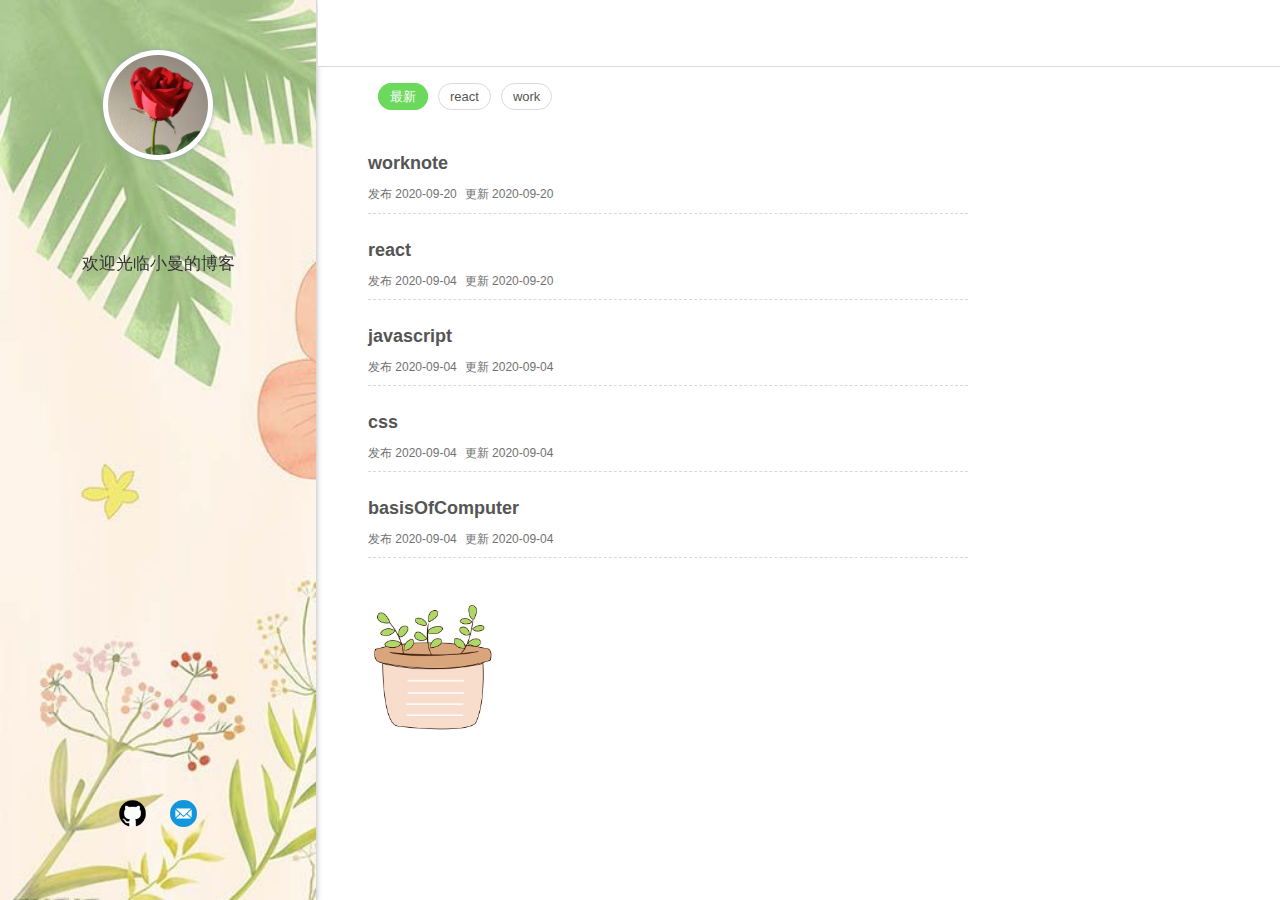
==== commit 3423094b: "Site updated: 2020-09-20 21:44:39" ====
--- a/index.html
+++ b/index.html
@@ -5,7 +5,7 @@
   <meta http-equiv="X-UA-Compatible" content="IE=edge,chrome=1">
   <meta name="viewport" content="width=device-width, initial-scale=1, maximum-scale=1, user-scalable=no">
   <meta name="keywords" content="hexo,个人博客,blog" />
-  <meta name="description" content="某某的个人博客" />
+  <meta name="description" content="曼婷的个人博客" />
   <meta http-equiv="x-dns-prefetch-control" content="on">
   <link rel="dns-prefetch" href="https://busuanzi.ibruce.info">
   <link rel="dns-prefetch" href="https://at.alicdn.com">
@@ -17,10 +17,6 @@
   
   <link rel="dns-prefetch" href="https://hm.baidu.com/">
   
-  
-  <link rel="dns-prefetch" href="https://cdn.jsdelivr.net">
-  <link rel="dns-prefetch" href="https://api.github.com">
-  <link rel="dns-prefetch" href="https://avatars3.githubusercontent.com">
   
   <link rel="stylesheet" type="text/css" href="/./style/main.css">
 	<link rel="shortcut icon" href="/favicon.ico" title="Favicon">
@@ -37,41 +33,23 @@
 <meta name="generator" content="Hexo 5.1.1"></head>
 <body>
   <div class="left-aside">
-    <div class="face-img"><img src="https://tva3.sinaimg.cn/crop.0.0.200.200.180/005Kc3C1jw8f2uep0hhkvj305k05k3yk.jpg"></div>
+    <div class="face-img"><img src="/img/rose.jpg"></div>
     <div class="intro-word">
         <h2></h2>
-        <p>天马行空，爱生活，爱coding</p>
+        <p>欢迎光临小曼的博客</p>
     </div>
     <div class="sns">
         <ul>
             
             <li>
-                <a class="github" target="_blank" href="https://github.com/88888888" title="github">
+                <a class="github" target="_blank" href="https://dry-bread.github.io/" title="github">
                     <img src="/./img/icon-github.png" alt="github" data-tooltip="github">
                 </a>
             </li>
             
             <li>
-                <a class="weibo" target="_blank" href="http://weibo.com/u/888888888" title="weibo">
-                    <img src="/./img/icon-weibo.png" alt="weibo" data-tooltip="weibo">
-                </a>
-            </li>
-            
-            <li>
-                <a class="email" target="_blank" href="mailto:1223456@666666.com" title="email">
+                <a class="email" target="_blank" href="mailto:1871790935@qq.com" title="email">
                     <img src="/./img/icon-email.png" alt="email" data-tooltip="email">
-                </a>
-            </li>
-            
-            <li>
-                <a class="sf" target="_blank" href="https://segmentfault.com/u/555555" title="sf">
-                    <img src="/./img/icon-sf.png" alt="sf" data-tooltip="sf">
-                </a>
-            </li>
-            
-            <li>
-                <a class="rss" target="_blank" href="/atom.xml" title="rss">
-                    <img src="/./img/icon-rss.png" alt="rss" data-tooltip="rss">
                 </a>
             </li>
             
@@ -85,12 +63,6 @@
             <use xlink:href="#icon-menu"></use>
           </svg>
           <ul class="left">
-              
-              <li>
-                  <a href="/2014/friends/">
-                      友链
-                  </a>
-              </li>
               
           </ul>
           <div class="search">
@@ -112,6 +84,10 @@
             <ul>
                 <li><a href="/" class="active">最新</a></li>
                 
+                    <li><a href="/categories/react/" class="">react</a></li>
+                
+                    <li><a href="/categories/work/" class="">work</a></li>
+                
             </ul>
         </div>
         <div class="clear"></div>
@@ -122,13 +98,34 @@
   
     <div class="item">
       <div class="title">
+        <a href="/2020/09/20/worknote/">worknote</a>
+      </div>
+      <div class="info">
+        <ul>
+          <li>发布 <time datetime="2020-09-20T12:02:41.000Z" itemprop="date">2020-09-20</time>
+          </li>
+          <li>更新 <time datetime="2020-09-20T13:24:01.124Z" itemprop="dateUpdated">2020-09-20</time>
+          </li>
+          <!--<li> 评论 <span id = "url::http://example.com/2020/09/20/worknote/" class = "cy_cmt_count" ></span>
+          </li>-->
+        </ul>
+      </div>
+    </div>
+  
+
+
+                
+                
+  
+    <div class="item">
+      <div class="title">
         <a href="/2020/09/04/react/">react</a>
       </div>
       <div class="info">
         <ul>
           <li>发布 <time datetime="2020-09-04T05:37:14.000Z" itemprop="date">2020-09-04</time>
           </li>
-          <li>更新 <time datetime="2020-09-04T05:37:15.007Z" itemprop="dateUpdated">2020-09-04</time>
+          <li>更新 <time datetime="2020-09-20T04:05:54.702Z" itemprop="dateUpdated">2020-09-20</time>
           </li>
           <!--<li> 评论 <span id = "url::http://example.com/2020/09/04/react/" class = "cy_cmt_count" ></span>
           </li>-->
@@ -194,27 +191,6 @@
           <li>更新 <time datetime="2020-09-04T05:40:30.364Z" itemprop="dateUpdated">2020-09-04</time>
           </li>
           <!--<li> 评论 <span id = "url::http://example.com/2020/09/04/basisOfComputer/" class = "cy_cmt_count" ></span>
-          </li>-->
-        </ul>
-      </div>
-    </div>
-  
-
-
-                
-                
-  
-    <div class="item">
-      <div class="title">
-        <a href="/2020/09/03/hello-world/">Hello World</a>
-      </div>
-      <div class="info">
-        <ul>
-          <li>发布 <time datetime="2020-09-02T16:04:32.626Z" itemprop="date">2020-09-03</time>
-          </li>
-          <li>更新 <time datetime="2020-09-02T16:04:32.626Z" itemprop="dateUpdated">2020-09-03</time>
-          </li>
-          <!--<li> 评论 <span id = "url::http://example.com/2020/09/03/hello-world/" class = "cy_cmt_count" ></span>
           </li>-->
         </ul>
       </div>
@@ -231,13 +207,8 @@
         <div class="hosted">
           <ul>
             <li class="coding">
-              <a target="_blank" rel="noopener" href="https://coding.net/pages">
-                <img src="/./img/coding.png">
-              </a>
-            </li>
-            <li class="github-pages">
-              <a target="_blank" rel="noopener" href="https://pages.github.com">
-                <img src="/./img/github-pages.png">
+              <a >
+                <img src="/./img/flower1.jpg">
               </a>
             </li>
           </ul>
@@ -245,7 +216,7 @@
     </div>
 </div>
 <script>
-  var homeLeftBgArr = 'https://ws3.sinaimg.cn/large/006tKfTcly1fsulzlvofnj30af0k5jvu.jpg,https://ws2.sinaimg.cn/large/006tNbRwly1fwl2alhqibj31kw2dcu0y.jpg,https://ws1.sinaimg.cn/large/006tNbRwly1fwl2bclcirj31kw2czk7v.jpg,https://ws3.sinaimg.cn/large/006tNbRwly1fwl2c765jej31kw2d1npe.jpg,https://ws3.sinaimg.cn/large/006tNbRwly1fwl2dentnvj31kw2dc1l2.jpg,https://ws4.sinaimg.cn/large/006tNbRwly1fwl2dqawiej31kw2d8x6p.jpg,https://ws3.sinaimg.cn/large/006tNbRwly1fwl2f7yp25j31kw3a97wh.jpg'.split(',');
+  var homeLeftBgArr = '/img/timg.jpg'.split(',');
   var homeLeftBgArrLen = homeLeftBgArr.length;
   var leftBackgroundUrl = homeLeftBgArr[Math.floor(Math.random() * homeLeftBgArrLen)];
   var homeLeftAsideNode = document.getElementsByClassName('left-aside')[0];
--- a/style/main.css
+++ b/style/main.css
@@ -43,6 +43,7 @@
   width: 20px;
   height: 20px; }
   svg.icon.icon-menu {
+    pointer-events: none;
     float: left;
     margin-top: 21px;
     margin-left: -35px; }
@@ -78,8 +79,10 @@
     font-size: 17px;
     font-weight: 500; }
   .left-aside .sns {
+    left:50%;
+    transform: translateX(-50%);
     position: absolute;
-    bottom: 20%; }
+    bottom: 5%; }
     .left-aside .sns li {
       list-style: none;
       float: left;
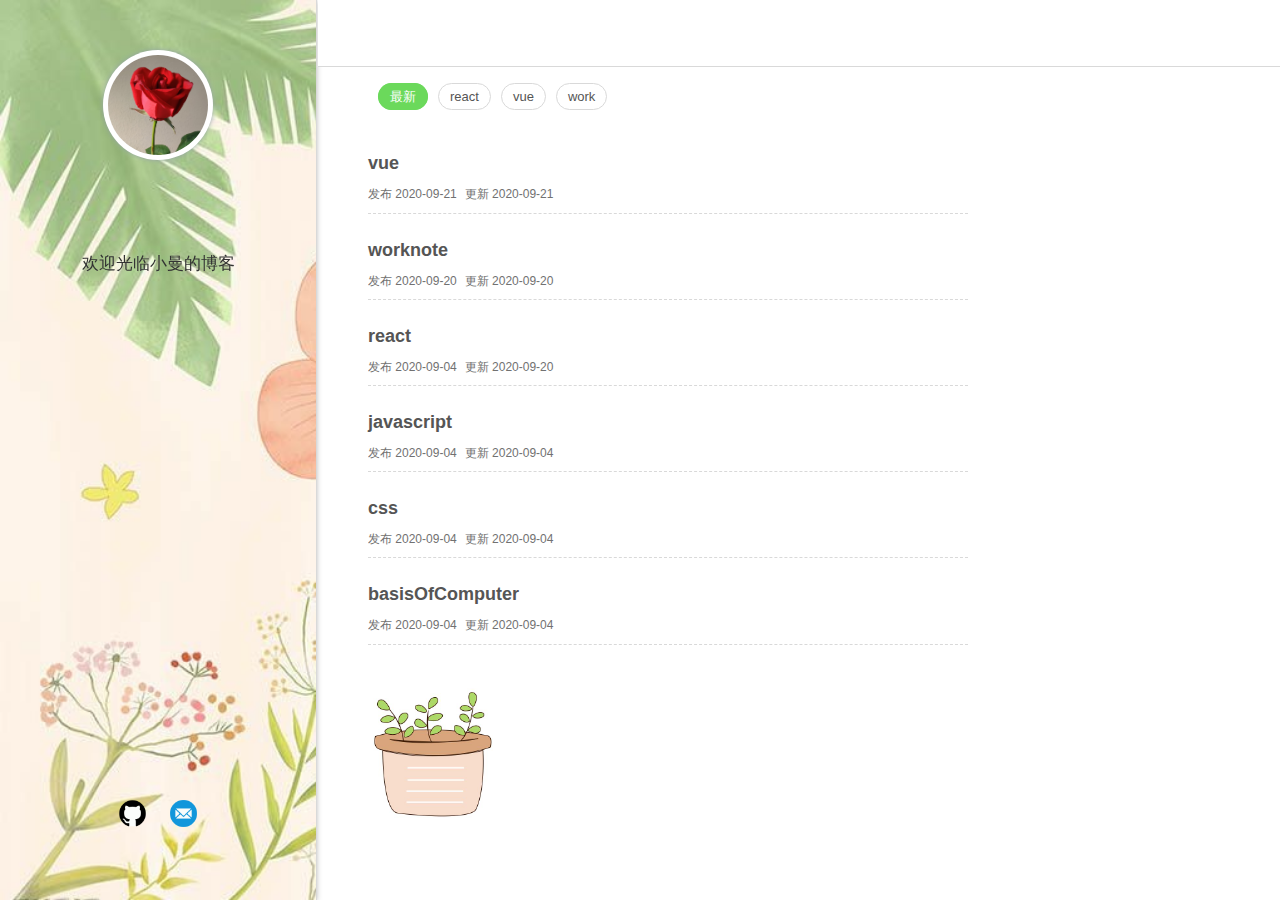
==== commit 65784484: "Site updated: 2020-09-21 21:00:45" ====
--- a/index.html
+++ b/index.html
@@ -86,6 +86,8 @@
                 
                     <li><a href="/categories/react/" class="">react</a></li>
                 
+                    <li><a href="/categories/vue/" class="">vue</a></li>
+                
                     <li><a href="/categories/work/" class="">work</a></li>
                 
             </ul>
@@ -93,6 +95,27 @@
         <div class="clear"></div>
         <div class="list">
             <div>
+                
+                
+  
+    <div class="item">
+      <div class="title">
+        <a href="/2020/09/21/vue/">vue</a>
+      </div>
+      <div class="info">
+        <ul>
+          <li>发布 <time datetime="2020-09-21T12:37:23.000Z" itemprop="date">2020-09-21</time>
+          </li>
+          <li>更新 <time datetime="2020-09-21T12:59:34.337Z" itemprop="dateUpdated">2020-09-21</time>
+          </li>
+          <!--<li> 评论 <span id = "url::http://example.com/2020/09/21/vue/" class = "cy_cmt_count" ></span>
+          </li>-->
+        </ul>
+      </div>
+    </div>
+  
+
+
                 
                 
   
